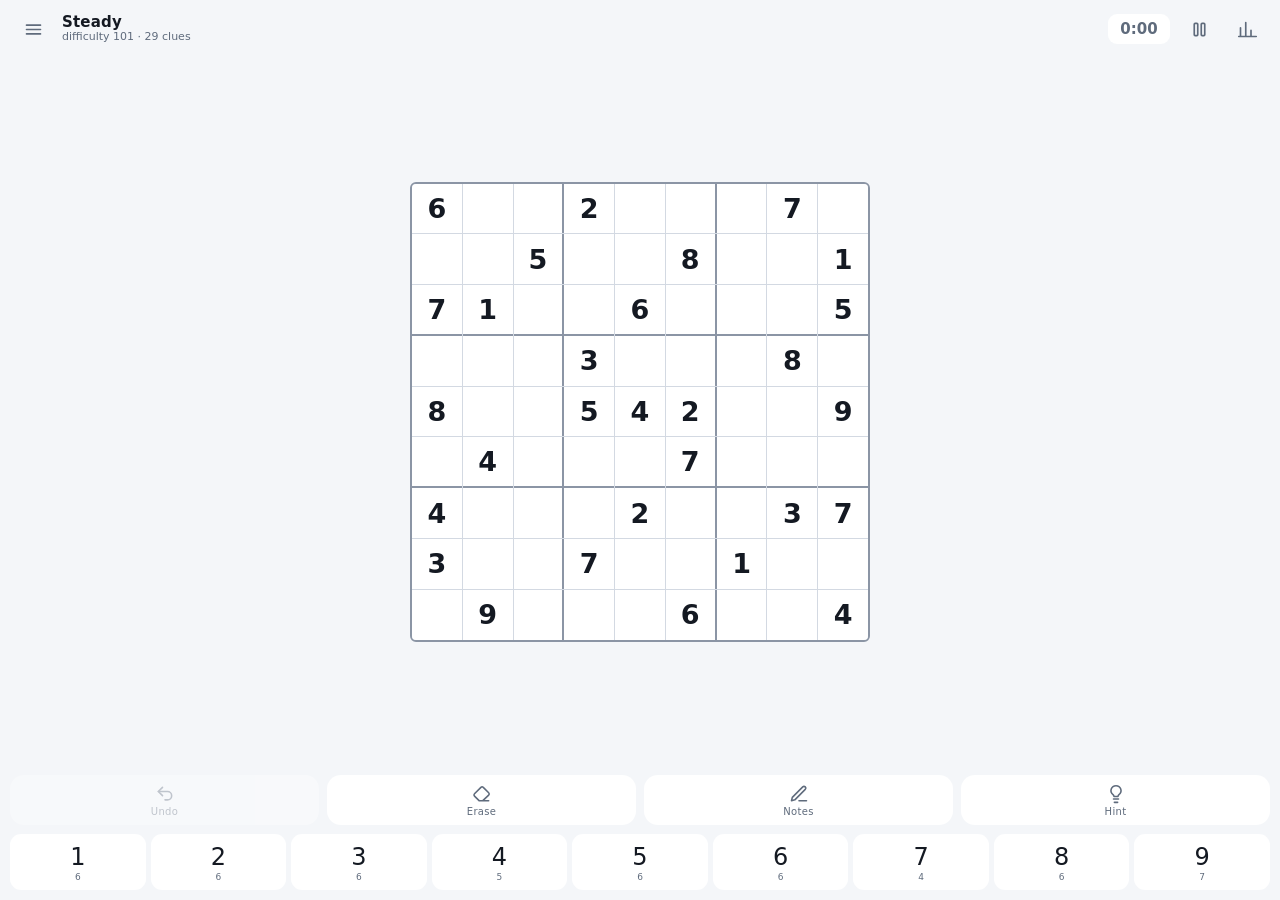
==== index.html @ c6c5eb81 "Sudoku PWA: offline sudoku with difficulty grading and solve tracking" ====
<!DOCTYPE html>
<html lang="en" data-theme="dark">
<head>
<meta charset="utf-8">
<title>Sudoku</title>
<meta name="viewport" content="width=device-width, initial-scale=1, maximum-scale=1, viewport-fit=cover, user-scalable=no">
<meta name="theme-color" content="#0e1013">
<meta name="apple-mobile-web-app-capable" content="yes">
<meta name="mobile-web-app-capable" content="yes">
<meta name="apple-mobile-web-app-status-bar-style" content="black-translucent">
<meta name="apple-mobile-web-app-title" content="Sudoku">
<meta name="referrer" content="no-referrer">
<meta name="robots" content="noindex, nofollow">
<link rel="apple-touch-icon" href="[data-uri]">
<link rel="icon" href="[data-uri]">
<link id="manifest" rel="manifest">
<style>/* ---------- theme ---------- */
:root {
  --bg: #0e1013;
  --surface: #161a20;
  --surface-2: #1e232b;
  --line: #2b323c;
  --line-strong: #4d5765;
  --text: #e7ebf1;
  --muted: #8d97a7;
  --given: #e7ebf1;
  --entered: #66b2ff;
  --note: #79849a;
  --sel-bg: #14314f;
  --peer-bg: #171d25;
  --same-bg: #1a2733;
  --bad: #ff6b6b;
  --good: #5ed19a;
  --accent: #66b2ff;
  --radius: 14px;
  --tap: rgba(255,255,255,.06);
}
:root[data-theme="light"] {
  --bg: #f4f6f9;
  --surface: #ffffff;
  --surface-2: #eef1f5;
  --line: #d3d9e2;
  --line-strong: #8b95a5;
  --text: #141922;
  --muted: #5f6b7c;
  --given: #141922;
  --entered: #1668cc;
  --note: #6b7686;
  --sel-bg: #cfe3fb;
  --peer-bg: #e8edf4;
  --same-bg: #dbe6f4;
  --bad: #d13b3b;
  --good: #17875a;
  --accent: #1668cc;
  --tap: rgba(0,0,0,.05);
}

* { box-sizing: border-box; -webkit-tap-highlight-color: transparent; touch-action: manipulation; }
html, body {
  margin: 0; padding: 0; height: 100%;
  background: var(--bg); color: var(--text);
  font-family: -apple-system, BlinkMacSystemFont, "SF Pro Text", "Segoe UI", system-ui, sans-serif;
  font-variant-numeric: tabular-nums;
  overscroll-behavior: none;
  -webkit-user-select: none; user-select: none;
  -webkit-text-size-adjust: 100%;
}
body { display: flex; flex-direction: column; }
button { font: inherit; color: inherit; background: none; border: 0; margin: 0; padding: 0; cursor: pointer; }

/* ---------- app shell ---------- */
#app {
  flex: 1; display: flex; flex-direction: column;
  padding: env(safe-area-inset-top) env(safe-area-inset-right) env(safe-area-inset-bottom) env(safe-area-inset-left);
  min-height: 0;
}

/* ---------- top bar ---------- */
.topbar {
  display: flex; align-items: center; gap: 10px;
  padding: 10px 14px 6px;
  flex: 0 0 auto;
}
.topbar .meta { display: flex; flex-direction: column; line-height: 1.15; min-width: 0; }
.topbar .band { font-size: 15px; font-weight: 620; letter-spacing: .2px; }
.topbar .sub { font-size: 11px; color: var(--muted); white-space: nowrap; overflow: hidden; text-overflow: ellipsis; }
.topbar .band { overflow: hidden; text-overflow: ellipsis; white-space: nowrap; }
.topbar .spacer { flex: 1; }
.iconbtn {
  width: 38px; height: 38px; border-radius: 10px;
  display: grid; place-items: center; color: var(--muted);
}
.iconbtn:active { background: var(--tap); }
.iconbtn svg { width: 21px; height: 21px; fill: none; stroke: currentColor; stroke-width: 1.9; stroke-linecap: round; stroke-linejoin: round; }
.timer {
  font-size: 15px; font-weight: 600; color: var(--muted);
  padding: 6px 10px; border-radius: 9px; background: var(--surface);
  min-width: 62px; text-align: center;
}
.timer.hidden-timer { visibility: hidden; }

/* ---------- board ---------- */
.boardwrap { flex: 1 1 auto; display: grid; place-items: center; min-height: 0; padding: 4px 12px; }
.board {
  width: min(100%, calc(100dvh - 300px), 460px);
  aspect-ratio: 1;
  display: grid;
  grid-template-columns: repeat(9, 1fr);
  grid-template-rows: repeat(9, 1fr);
  background: var(--line);
  gap: 1px;
  border: 2px solid var(--line-strong);
  border-radius: 6px;
  overflow: hidden;
  touch-action: manipulation;
}
.cell {
  position: relative;
  background: var(--surface);
  display: grid; place-items: center;
  font-size: clamp(17px, 5.2vw, 27px);
  font-weight: 480;
  color: var(--entered);
  line-height: 1;
}
.cell.given { color: var(--given); font-weight: 640; }
.cell.peer { background: var(--peer-bg); }
.cell.same { background: var(--same-bg); }
.cell.sel { background: var(--sel-bg); }
.cell.bad { color: var(--bad); }
.cell.bad.given { color: var(--bad); }
.cell.hintcell { box-shadow: inset 0 0 0 2px var(--good); }
/* 3x3 box separators */
.cell[data-c="2"], .cell[data-c="5"] { margin-right: -1px; border-right: 2px solid var(--line-strong); }
.cell[data-r="2"], .cell[data-r="5"] { margin-bottom: -1px; border-bottom: 2px solid var(--line-strong); }

.notes {
  position: absolute; inset: 4%;
  display: grid; grid-template-columns: repeat(3, 1fr); grid-template-rows: repeat(3, 1fr);
  font-size: clamp(7px, 2.05vw, 11px); font-weight: 500; color: var(--note);
  pointer-events: none;
}
.notes span { display: grid; place-items: center; }
.notes span.hi { color: var(--accent); font-weight: 700; }

/* ---------- controls ---------- */
.controls { flex: 0 0 auto; padding: 6px 10px 10px; }
.toolrow { display: grid; grid-template-columns: repeat(4, 1fr); gap: 8px; margin-bottom: 9px; }
.tool {
  height: 50px; border-radius: var(--radius); background: var(--surface);
  display: flex; flex-direction: column; align-items: center; justify-content: center; gap: 2px;
  color: var(--muted); font-size: 10px; letter-spacing: .3px;
  position: relative;
}
.tool svg { width: 20px; height: 20px; fill: none; stroke: currentColor; stroke-width: 1.9; stroke-linecap: round; stroke-linejoin: round; }
.tool:active { background: var(--surface-2); }
.tool.on { color: var(--bg); background: var(--accent); }
.tool.on .badge { background: var(--bg); color: var(--accent); }
.tool[disabled] { opacity: .35; }
.badge {
  position: absolute; top: 5px; right: 8px; font-size: 9px; font-weight: 700;
  background: var(--accent); color: var(--bg); border-radius: 8px; padding: 1px 5px;
}

.keypad { display: grid; grid-template-columns: repeat(9, 1fr); gap: 5px; }
.key {
  height: 56px; border-radius: 11px; background: var(--surface);
  display: flex; flex-direction: column; align-items: center; justify-content: center;
  font-size: 24px; font-weight: 520; color: var(--text);
}
.key:active { background: var(--accent); color: var(--bg); }
.key .left { font-size: 9px; color: var(--muted); margin-top: 1px; height: 10px; }
.key:active .left { color: var(--bg); }
.key.done { color: var(--muted); opacity: .38; }
.keypad.notemode .key { color: var(--note); font-size: 20px; }

/* ---------- sheets ---------- */
.sheet {
  position: fixed; inset: 0; z-index: 50;
  background: var(--bg);
  display: flex; flex-direction: column;
  padding: env(safe-area-inset-top) env(safe-area-inset-right) env(safe-area-inset-bottom) env(safe-area-inset-left);
  transform: translateY(100%); transition: transform .22s ease;
  overscroll-behavior: contain;
}
.sheet.open { transform: translateY(0); }
.sheet header {
  display: flex; align-items: center; gap: 10px; padding: 12px 14px;
  border-bottom: 1px solid var(--line); flex: 0 0 auto;
}
.sheet header h2 { margin: 0; font-size: 17px; font-weight: 640; flex: 1; }
.sheet .body { flex: 1; overflow-y: auto; -webkit-overflow-scrolling: touch; padding: 14px 14px 40px; }

.group { background: var(--surface); border-radius: var(--radius); overflow: hidden; margin-bottom: 16px; }
.group h3 {
  margin: 0; padding: 12px 14px 6px; font-size: 11px; font-weight: 700;
  letter-spacing: .8px; text-transform: uppercase; color: var(--muted);
}
.row {
  display: flex; align-items: center; gap: 12px; padding: 12px 14px;
  border-top: 1px solid var(--line);
}
.group h3 + .row { border-top: 0; }
.row .label { flex: 1; font-size: 14.5px; }
.row .label small { display: block; color: var(--muted); font-size: 11.5px; margin-top: 2px; line-height: 1.35; }
.row.tappable:active { background: var(--surface-2); }

.switch { width: 46px; height: 28px; border-radius: 14px; background: var(--line); position: relative; flex: 0 0 auto; transition: background .15s; }
.switch::after { content: ""; position: absolute; top: 3px; left: 3px; width: 22px; height: 22px; border-radius: 50%; background: #fff; transition: transform .15s; }
.switch.on { background: var(--accent); }
.switch.on::after { transform: translateX(18px); }

.seg { display: flex; background: var(--surface-2); border-radius: 10px; padding: 3px; gap: 3px; }
.seg button { flex: 1; padding: 7px 10px; border-radius: 8px; font-size: 12.5px; color: var(--muted); white-space: nowrap; }
.seg button.on { background: var(--accent); color: var(--bg); font-weight: 600; }

.bigbtn {
  display: block; width: 100%; padding: 15px; border-radius: var(--radius);
  background: var(--accent); color: var(--bg); font-size: 16px; font-weight: 640; text-align: center;
  margin-bottom: 10px;
}
.bigbtn.ghost { background: var(--surface); color: var(--text); }
.bigbtn:active { opacity: .8; }

/* ---------- stats ---------- */
.cards { display: grid; grid-template-columns: repeat(3, 1fr); gap: 8px; margin-bottom: 16px; }
.card { background: var(--surface); border-radius: var(--radius); padding: 13px 10px; text-align: center; }
.card .v { font-size: 23px; font-weight: 660; }
.card .k { font-size: 10.5px; color: var(--muted); margin-top: 3px; letter-spacing: .3px; }

table.stats { width: 100%; border-collapse: collapse; font-size: 13px; }
table.stats th { text-align: right; color: var(--muted); font-weight: 600; font-size: 10.5px; text-transform: uppercase; letter-spacing: .6px; padding: 10px 6px 8px; }
table.stats th:first-child, table.stats td:first-child { text-align: left; padding-left: 14px; }
table.stats th:last-child, table.stats td:last-child { padding-right: 14px; }
table.stats td { padding: 9px 6px; text-align: right; border-top: 1px solid var(--line); }
.trend.up { color: var(--good); }
.trend.down { color: var(--bad); }

.chartbox { background: var(--surface); border-radius: var(--radius); padding: 12px 6px 6px; margin-bottom: 16px; }
.chartbox svg { display: block; width: 100%; height: auto; }
.chart-note { font-size: 11.5px; color: var(--muted); padding: 4px 10px 6px; line-height: 1.4; }

.log { font-size: 12.5px; }
.log .entry { display: flex; gap: 10px; align-items: baseline; padding: 9px 14px; border-top: 1px solid var(--line); }
.log .entry .when { color: var(--muted); width: 92px; flex: 0 0 auto; font-size: 11.5px; }
.log .entry .b { flex: 1; }
.log .entry .t { font-weight: 620; }

textarea.exportbox {
  width: 100%; height: 160px; background: var(--surface-2); color: var(--text);
  border: 1px solid var(--line); border-radius: 10px; padding: 10px;
  font-family: ui-monospace, Menlo, monospace; font-size: 11px;
  -webkit-user-select: text; user-select: text;
}

/* ---------- toast / dialog ---------- */
.toast {
  position: fixed; left: 50%; bottom: calc(96px + env(safe-area-inset-bottom));
  transform: translate(-50%, 12px); z-index: 90;
  background: var(--surface-2); color: var(--text);
  padding: 11px 16px; border-radius: 12px; font-size: 13.5px;
  box-shadow: 0 8px 30px rgba(0,0,0,.45);
  opacity: 0; pointer-events: none; transition: opacity .18s, transform .18s;
  max-width: 84vw; text-align: center; line-height: 1.35;
}
.toast.show { opacity: 1; transform: translate(-50%, 0); }

.modal {
  position: fixed; inset: 0; z-index: 80; display: none;
  align-items: center; justify-content: center; padding: 22px;
  background: rgba(0,0,0,.55);
}
.modal.open { display: flex; }
.modal .panel {
  background: var(--surface); border-radius: 20px; padding: 22px 20px 16px;
  width: 100%; max-width: 380px; max-height: 88dvh; overflow-y: auto;
}
.modal h2 { margin: 0 0 4px; font-size: 21px; font-weight: 680; text-align: center; }
.modal .lead { text-align: center; color: var(--muted); font-size: 13px; margin-bottom: 16px; }
.resultgrid { display: grid; grid-template-columns: repeat(2, 1fr); gap: 8px; margin-bottom: 18px; }
.resultgrid div { background: var(--surface-2); border-radius: 11px; padding: 11px; text-align: center; }
.resultgrid .v { font-size: 19px; font-weight: 640; }
.resultgrid .k { font-size: 10.5px; color: var(--muted); margin-top: 2px; }
.rating { display: flex; gap: 7px; margin-bottom: 6px; }
.rating button { flex: 1; padding: 13px 0; border-radius: 11px; background: var(--surface-2); font-size: 17px; }
.rating button.on { background: var(--accent); color: var(--bg); font-weight: 700; }
.rating-labels { display: flex; justify-content: space-between; font-size: 10.5px; color: var(--muted); margin-bottom: 16px; padding: 0 2px; }

.paused-overlay {
  position: absolute; inset: 0; background: var(--bg);
  display: grid; place-items: center; border-radius: 6px; z-index: 5;
  font-size: 15px; color: var(--muted);
}
.hide { display: none !important; }
.spinner {
  width: 26px; height: 26px; border-radius: 50%;
  border: 3px solid var(--line); border-top-color: var(--accent);
  animation: spin .8s linear infinite; margin: 0 auto 10px;
}
@keyframes spin { to { transform: rotate(360deg); } }
</style>
</head>
<body>

<div id="app">
  <div class="topbar">
    <button class="iconbtn" id="btnMenu" aria-label="Menu">
      <svg viewBox="0 0 24 24"><path d="M4 7h16M4 12h16M4 17h16"/></svg>
    </button>
    <div class="meta">
      <div class="band" id="mBand">Sudoku</div>
      <div class="sub" id="mSub">&nbsp;</div>
    </div>
    <div class="spacer"></div>
    <div class="timer" id="mTimer">0:00</div>
    <button class="iconbtn" id="btnPause" aria-label="Pause"><svg viewBox="0 0 24 24" id="pauseIcon"></svg></button>
    <button class="iconbtn" id="btnStats" aria-label="Statistics">
      <svg viewBox="0 0 24 24"><path d="M4 20V10M10 20V4M16 20v-7M22 20H2"/></svg>
    </button>
  </div>

  <div class="boardwrap">
    <div style="position:relative;width:min(100%,calc(100dvh - 300px),460px);aspect-ratio:1">
      <div class="board" id="board"></div>
      <div class="paused-overlay hide" id="pausedOverlay">Paused — tap to resume</div>
    </div>
  </div>

  <div class="controls">
    <div class="toolrow">
      <button class="tool" id="btnUndo"><svg viewBox="0 0 24 24"><path d="M9 14L4 9l5-5"/><path d="M4 9h11a5 5 0 0 1 0 10h-3"/></svg>Undo</button>
      <button class="tool" id="btnErase"><svg viewBox="0 0 24 24"><path d="M20 20H8.5L3 14.5a2 2 0 0 1 0-2.8l7.7-7.7a2 2 0 0 1 2.8 0l6.5 6.5a2 2 0 0 1 0 2.8L13 20"/></svg>Erase</button>
      <button class="tool" id="btnNotes"><svg viewBox="0 0 24 24"><path d="M12 20h9"/><path d="M16.5 3.5a2.1 2.1 0 0 1 3 3L7 19l-4 1 1-4z"/></svg>Notes</button>
      <button class="tool" id="btnHint"><svg viewBox="0 0 24 24"><path d="M9 18h6M10 22h4"/><path d="M12 2a6 6 0 0 0-3.6 10.8c.6.5 1.1 1.4 1.2 2.2h4.8c.1-.8.6-1.7 1.2-2.2A6 6 0 0 0 12 2z"/></svg>Hint</button>
    </div>
    <div class="keypad" id="keypad"></div>
  </div>
</div>

<!-- ============ menu ============ -->
<div class="sheet" id="sheetMenu">
  <header>
    <h2>Menu</h2>
    <button class="iconbtn" id="closeMenu" aria-label="Close"><svg viewBox="0 0 24 24"><path d="M18 6L6 18M6 6l12 12"/></svg></button>
  </header>
  <div class="body">
    <div class="group">
      <h3>New puzzle</h3>
      <div class="row" style="flex-direction:column;align-items:stretch;gap:9px">
        <div class="seg" id="bandPick" style="flex-wrap:wrap">
          <button data-v="gentle">Gentle</button>
          <button data-v="steady">Steady</button>
          <button data-v="tough">Tough</button>
          <button data-v="fiendish">Fiendish</button>
        </div>
        <div style="font-size:11.5px;color:var(--muted);line-height:1.45">
          Gentle needs only singles. Steady adds locked candidates and pairs. Tough needs triples,
          X-wings and XY-wings. Fiendish needs XYZ-wings, swordfish or colouring.
          Every puzzle is graded by the techniques required to solve it and only released if its
          score lands inside a narrow window — so your times are comparable within a band.
        </div>
      </div>
    </div>
    <button class="bigbtn" id="btnStart">Start new puzzle</button>
    <button class="bigbtn ghost" id="btnResume">Back to current puzzle</button>

    <div class="group">
      <h3>Board</h3>
      <div class="row tappable"><div class="label">Highlight row, column and box<small>Shades every square that shares a unit with the selected one. Off by default.</small></div><div class="switch" id="swPeers"></div></div>
      <div class="row tappable"><div class="label">Highlight matching digits<small>Shades other squares holding the same number as the selected one.</small></div><div class="switch" id="swSame"></div></div>
      <div class="row tappable"><div class="label">Emphasise digit in notes<small>Bolds the selected digit wherever it appears in pencil marks.</small></div><div class="switch" id="swNoteHi"></div></div>
      <div class="row"><div class="label">Show mistakes<small>Conflicts flags repeats in a row, column or box. Against solution flags any wrong digit immediately.</small></div></div>
      <div class="row"><div class="seg" id="segMistakes" style="flex:1"><button data-v="off">Off</button><button data-v="conflicts">Conflicts</button><button data-v="solution">Solution</button></div></div>
    </div>

    <div class="group">
      <h3>Assistance</h3>
      <div class="row tappable"><div class="label">Auto candidate marks<small>Fills every square's pencil marks for you and keeps them current. Disables hand-written notes.</small></div><div class="switch" id="swAutoC"></div></div>
      <div class="row tappable"><div class="label">Clear notes when placing<small>Placing a digit removes it from the pencil marks of its row, column and box.</small></div><div class="switch" id="swClearNotes"></div></div>
    </div>

    <div class="group">
      <h3>Session</h3>
      <div class="row tappable"><div class="label">Show timer<small>The clock keeps running either way — this only hides the display.</small></div><div class="switch" id="swTimer"></div></div>
      <div class="row tappable"><div class="label">Pause when app is hidden<small>Stops the clock when you switch away, so an interruption doesn't skew the log.</small></div><div class="switch" id="swAutoPause"></div></div>
      <div class="row tappable"><div class="label">Haptics<small>Short buzz on a wrong digit and on completion.</small></div><div class="switch" id="swHaptics"></div></div>
      <div class="row tappable"><div class="label">Ask how it felt after a solve<small>One tap, 1–5. Stored with the solve and exported alongside it.</small></div><div class="switch" id="swCheckin"></div></div>
      <div class="row tappable"><div class="label">Symmetric clue layout<small>Rotationally symmetric givens. Turning this off widens the pool of puzzles slightly.</small></div><div class="switch" id="swSym"></div></div>
    </div>

    <div class="group">
      <h3>Appearance</h3>
      <div class="row"><div class="seg" id="segTheme" style="flex:1"><button data-v="auto">Auto</button><button data-v="dark">Dark</button><button data-v="light">Light</button></div></div>
    </div>

    <div class="group">
      <h3>About</h3>
      <div class="row"><div class="label" style="font-size:12.5px;line-height:1.5;color:var(--muted)">
        This app makes no network requests of any kind. There is no analytics, no crash reporting,
        no remote config, no fonts or scripts loaded from anywhere. Puzzles are generated on your
        device; your history is stored in this browser's local storage and nowhere else.
        Delete the app or clear site data and it is gone. Export your log any time from Stats.
      </div></div>
    </div>
  </div>
</div>

<!-- ============ stats ============ -->
<div class="sheet" id="sheetStats">
  <header>
    <h2>Progress</h2>
    <button class="iconbtn" id="closeStats" aria-label="Close"><svg viewBox="0 0 24 24"><path d="M18 6L6 18M6 6l12 12"/></svg></button>
  </header>
  <div class="body">
    <div class="cards">
      <div class="card"><div class="v" id="sTotal">0</div><div class="k">SOLVED</div></div>
      <div class="card"><div class="v" id="sStreak">0</div><div class="k">DAY STREAK</div></div>
      <div class="card"><div class="v" id="sToday">0</div><div class="k">TODAY</div></div>
    </div>

    <div class="seg" id="chartPick" style="margin-bottom:10px">
      <button data-v="all" class="on">Pace</button>
      <button data-v="gentle">Gentle</button>
      <button data-v="steady">Steady</button>
      <button data-v="tough">Tough</button>
      <button data-v="fiendish">Fiendish</button>
    </div>
    <div class="chartbox">
      <div id="chart"></div>
      <div class="chart-note" id="chartNote"></div>
    </div>

    <div class="group"><table class="stats" id="statTable"></table></div>

    <div class="group">
      <h3>Recent solves</h3>
      <div class="log" id="log"></div>
    </div>

    <div class="group">
      <h3>Your data</h3>
      <div class="row" style="flex-direction:column;align-items:stretch;gap:9px">
        <div class="seg">
          <button id="btnCSV">Export CSV</button>
          <button id="btnJSON">Export JSON</button>
          <button id="btnCopy">Copy</button>
          <button id="btnImport">Import</button>
        </div>
        <textarea class="exportbox hide" id="exportBox" spellcheck="false" placeholder="Exported data appears here. Paste a JSON export in and tap Import to merge it."></textarea>
        <div style="font-size:11.5px;color:var(--muted);line-height:1.45">
          CSV columns include the difficulty score and pace (seconds per point), so a spreadsheet
          can compare sessions across bands. Import merges by timestamp and never duplicates.
        </div>
      </div>
    </div>
    <button class="bigbtn ghost" id="btnWipe" style="color:var(--bad)">Erase all history</button>
  </div>
</div>

<!-- ============ result ============ -->
<div class="modal" id="modalDone">
  <div class="panel">
    <h2>Solved</h2>
    <div class="lead" id="rLead"></div>
    <div class="resultgrid">
      <div><div class="v" id="rTime">—</div><div class="k">TIME</div></div>
      <div><div class="v" id="rPace">—</div><div class="k">PER DIFFICULTY POINT</div></div>
      <div><div class="v" id="rErr">0</div><div class="k">WRONG ENTRIES</div></div>
      <div><div class="v" id="rHint">0</div><div class="k">HINTS</div></div>
    </div>
    <div class="lead" id="rBest" style="margin-top:-8px"></div>
    <div id="checkinBlock">
      <div class="lead" style="margin-bottom:8px">How did that feel?</div>
      <div class="rating" id="rating">
        <button data-v="1">1</button><button data-v="2">2</button><button data-v="3">3</button><button data-v="4">4</button><button data-v="5">5</button>
      </div>
      <div class="rating-labels"><span>foggy</span><span>sharp</span></div>
    </div>
    <button class="bigbtn" id="doneNew">Another one</button>
    <button class="bigbtn ghost" id="doneStats">See progress</button>
  </div>
</div>

<div class="modal" id="modalBusy">
  <div class="panel" style="text-align:center;max-width:260px">
    <div class="spinner"></div>
    <div style="font-size:13.5px;color:var(--muted)">Building a puzzle in that band…</div>
  </div>
</div>

<div class="toast" id="toast"></div>

<script id="engine-src">/* ============================================================
   sudoku engine — generator, human-technique solver, grader
   pure JS, no deps. usable in a worker or node.
   grid: Int8Array(81), 0 = empty, 1..9 = digit
   cands: Uint16Array(81), bit (d-1) set = digit d possible
   ============================================================ */
(function (root) {
  'use strict';

  // ---------- geometry ----------
  const ROW = new Int8Array(81), COL = new Int8Array(81), BOX = new Int8Array(81);
  for (let i = 0; i < 81; i++) {
    ROW[i] = (i / 9) | 0;
    COL[i] = i % 9;
    BOX[i] = ((ROW[i] / 3) | 0) * 3 + ((COL[i] / 3) | 0);
  }
  // 27 units: 0-8 rows, 9-17 cols, 18-26 boxes
  const UNITS = [];
  for (let r = 0; r < 9; r++) { const u = []; for (let c = 0; c < 9; c++) u.push(r * 9 + c); UNITS.push(u); }
  for (let c = 0; c < 9; c++) { const u = []; for (let r = 0; r < 9; r++) u.push(r * 9 + c); UNITS.push(u); }
  for (let b = 0; b < 9; b++) {
    const u = [], br = ((b / 3) | 0) * 3, bc = (b % 3) * 3;
    for (let r = 0; r < 3; r++) for (let c = 0; c < 3; c++) u.push((br + r) * 9 + bc + c);
    UNITS.push(u);
  }
  const UNITS_OF = [];   // cell -> [rowUnit, colUnit, boxUnit]
  for (let i = 0; i < 81; i++) UNITS_OF.push([ROW[i], 9 + COL[i], 18 + BOX[i]]);
  const PEERS = [];      // cell -> 20 peers
  const PEERMASK = [];   // cell -> Set-like Uint8Array(81)
  for (let i = 0; i < 81; i++) {
    const s = new Set();
    for (const u of UNITS_OF[i]) for (const j of UNITS[u]) if (j !== i) s.add(j);
    PEERS.push(Array.from(s));
    const m = new Uint8Array(81); for (const j of s) m[j] = 1; PEERMASK.push(m);
  }
  const sees = (a, b) => a !== b && PEERMASK[a][b] === 1;

  // ---------- bit helpers ----------
  const BIT = new Uint16Array(10);
  for (let d = 1; d <= 9; d++) BIT[d] = 1 << (d - 1);
  const ALL = 0x1ff;
  const POPCNT = new Uint8Array(512);
  for (let m = 0; m < 512; m++) POPCNT[m] = (m & 1) + POPCNT[m >> 1];
  function bitsOf(mask) { const out = []; for (let d = 1; d <= 9; d++) if (mask & BIT[d]) out.push(d); return out; }
  function lowestDigit(mask) { for (let d = 1; d <= 9; d++) if (mask & BIT[d]) return d; return 0; }

  // ---------- rng (seedable, so puzzles are reproducible) ----------
  function mulberry32(a) {
    return function () {
      a |= 0; a = (a + 0x6D2B79F5) | 0;
      let t = Math.imul(a ^ (a >>> 15), 1 | a);
      t = (t + Math.imul(t ^ (t >>> 7), 61 | t)) ^ t;
      return ((t ^ (t >>> 14)) >>> 0) / 4294967296;
    };
  }
  function shuffle(arr, rnd) {
    for (let i = arr.length - 1; i > 0; i--) {
      const j = (rnd() * (i + 1)) | 0;
      const t = arr[i]; arr[i] = arr[j]; arr[j] = t;
    }
    return arr;
  }

  // ---------- candidates ----------
  function computeCands(grid) {
    const c = new Uint16Array(81);
    for (let i = 0; i < 81; i++) {
      if (grid[i]) { c[i] = 0; continue; }
      let m = ALL;
      const p = PEERS[i];
      for (let k = 0; k < 20; k++) { const g = grid[p[k]]; if (g) m &= ~BIT[g]; }
      c[i] = m;
    }
    return c;
  }
  function place(grid, cands, i, d) {
    grid[i] = d; cands[i] = 0;
    const p = PEERS[i], nb = ~BIT[d];
    for (let k = 0; k < 20; k++) cands[p[k]] &= nb;
  }

  /* ---------- brute-force core ----------
     allocation-free: row/col/box masks with undo, MRV cell selection.
     `_g` is the shared working grid.
  */
  const _g = new Int8Array(81);
  const _rm = new Uint16Array(9), _cm = new Uint16Array(9), _bm = new Uint16Array(9);

  function loadMasks(grid) {
    _g.set(grid);
    _rm.fill(0); _cm.fill(0); _bm.fill(0);
    for (let i = 0; i < 81; i++) {
      const d = _g[i];
      if (!d) continue;
      const b = BIT[d];
      _rm[ROW[i]] |= b; _cm[COL[i]] |= b; _bm[BOX[i]] |= b;
    }
  }
  function pickMRV() {
    let best = -1, bestN = 10, bestMask = 0;
    for (let i = 0; i < 81; i++) {
      if (_g[i]) continue;
      const m = ALL & ~(_rm[ROW[i]] | _cm[COL[i]] | _bm[BOX[i]]);
      const n = POPCNT[m];
      if (n === 0) return { cell: -2, mask: 0 };      // dead end
      if (n < bestN) { bestN = n; best = i; bestMask = m; if (n === 1) break; }
    }
    return { cell: best, mask: bestMask };            // -1 = solved
  }
  function setCell(i, d) {
    const b = BIT[d];
    _g[i] = d; _rm[ROW[i]] |= b; _cm[COL[i]] |= b; _bm[BOX[i]] |= b;
  }
  function clearCell(i, d) {
    const nb = ~BIT[d];
    _g[i] = 0; _rm[ROW[i]] &= nb; _cm[COL[i]] &= nb; _bm[BOX[i]] &= nb;
  }

  function countSolutions(grid, limit) {
    limit = limit || 2;
    loadMasks(grid);
    let found = 0;
    (function rec() {
      const { cell, mask } = pickMRV();
      if (cell === -2) return;
      if (cell === -1) { found++; return; }
      for (let d = 1; d <= 9; d++) {
        if (!(mask & BIT[d])) continue;
        setCell(cell, d);
        rec();
        clearCell(cell, d);
        if (found >= limit) return;
      }
    })();
    return found;
  }

  function solveOne(grid, rnd) {
    loadMasks(grid);
    let ok = false;
    (function rec() {
      const { cell, mask } = pickMRV();
      if (cell === -2) return;
      if (cell === -1) { ok = true; return; }
      let ds = bitsOf(mask);
      if (rnd) ds = shuffle(ds, rnd);
      for (const d of ds) {
        setCell(cell, d);
        rec();
        if (ok) return;
        clearCell(cell, d);
      }
    })();
    return ok ? Int8Array.from(_g) : null;
  }

  // ---------- full grid generator ----------
  function randomFullGrid(rnd) {
    return solveOne(new Int8Array(81), rnd);
  }

  /* ============================================================
     human techniques
     each returns null, or {cost, name, placed?, elims?}
     they mutate grid/cands when applied
     ============================================================ */

  const T = {};

  T.nakedSingle = function (g, c) {
    for (let i = 0; i < 81; i++) {
      if (g[i]) continue;
      if (POPCNT[c[i]] === 1) { place(g, c, i, lowestDigit(c[i])); return { cost: 1, name: 'naked single' }; }
    }
    return null;
  };

  T.hiddenSingle = function (g, c) {
    for (let u = 0; u < 27; u++) {
      const cells = UNITS[u];
      for (let d = 1; d <= 9; d++) {
        const b = BIT[d];
        let spot = -1, n = 0, filled = false;
        for (let k = 0; k < 9; k++) {
          const i = cells[k];
          if (g[i] === d) { filled = true; break; }
          if (c[i] & b) { n++; spot = i; if (n > 1) break; }
        }
        if (!filled && n === 1) { place(g, c, spot, d); return { cost: 2, name: 'hidden single' }; }
      }
    }
    return null;
  };

  // locked candidates: pointing (box -> line) and claiming (line -> box)
  T.lockedCandidates = function (g, c) {
    // pointing
    for (let b = 18; b < 27; b++) {
      const cells = UNITS[b];
      for (let d = 1; d <= 9; d++) {
        const bit = BIT[d];
        const spots = [];
        for (const i of cells) if (c[i] & bit) spots.push(i);
        if (spots.length < 2) continue;
        const r = ROW[spots[0]], col = COL[spots[0]];
        const sameRow = spots.every(i => ROW[i] === r);
        const sameCol = spots.every(i => COL[i] === col);
        if (sameRow) {
          let n = 0;
          for (const i of UNITS[r]) if (BOX[i] !== BOX[spots[0]] && (c[i] & bit)) { c[i] &= ~bit; n++; }
          if (n) return { cost: 4, name: 'pointing pair' };
        }
        if (sameCol) {
          let n = 0;
          for (const i of UNITS[9 + col]) if (BOX[i] !== BOX[spots[0]] && (c[i] & bit)) { c[i] &= ~bit; n++; }
          if (n) return { cost: 4, name: 'pointing pair' };
        }
      }
    }
    // claiming
    for (let u = 0; u < 18; u++) {
      const cells = UNITS[u];
      for (let d = 1; d <= 9; d++) {
        const bit = BIT[d];
        const spots = [];
        for (const i of cells) if (c[i] & bit) spots.push(i);
        if (spots.length < 2) continue;
        const bx = BOX[spots[0]];
        if (!spots.every(i => BOX[i] === bx)) continue;
        let n = 0;
        for (const i of UNITS[18 + bx]) {
          if (cells.indexOf(i) === -1 && (c[i] & bit)) { c[i] &= ~bit; n++; }
        }
        if (n) return { cost: 4, name: 'claiming' };
      }
    }
    return null;
  };

  function nakedSubset(g, c, k, cost, name) {
    for (let u = 0; u < 27; u++) {
      const cells = UNITS[u].filter(i => !g[i] && POPCNT[c[i]] >= 2 && POPCNT[c[i]] <= k);
      const L = cells.length;
      if (L <= k) continue;
      const idx = new Array(k).fill(0).map((_, t) => t);
      const rec = (start, depth, mask, chosen) => {
        if (depth === k) {
          if (POPCNT[mask] !== k) return null;
          let n = 0;
          for (const i of UNITS[u]) {
            if (chosen.indexOf(i) !== -1 || g[i]) continue;
            if (c[i] & mask) { c[i] &= ~mask; n++; }
          }
          return n ? { cost, name } : null;
        }
        for (let t = start; t < L; t++) {
          const nm = mask | c[cells[t]];
          if (POPCNT[nm] > k) continue;
          chosen.push(cells[t]);
          const r = rec(t + 1, depth + 1, nm, chosen);
          chosen.pop();
          if (r) return r;
        }
        return null;
      };
      void idx;
      const r = rec(0, 0, 0, []);
      if (r) return r;
    }
    return null;
  }

  function hiddenSubset(g, c, k, cost, name) {
    for (let u = 0; u < 27; u++) {
      const cells = UNITS[u];
      const digits = [];
      const posOf = {};
      for (let d = 1; d <= 9; d++) {
        const bit = BIT[d];
        let placed = false, mask = 0;
        for (let t = 0; t < 9; t++) {
          const i = cells[t];
          if (g[i] === d) { placed = true; break; }
          if (c[i] & bit) mask |= 1 << t;
        }
        if (placed) continue;
        const n = POPCNT[mask];
        if (n >= 2 && n <= k) { digits.push(d); posOf[d] = mask; }
      }
      const L = digits.length;
      if (L < k) continue;
      const rec = (start, depth, posMask, dMask) => {
        if (depth === k) {
          if (POPCNT[posMask] !== k) return null;
          let n = 0;
          for (let t = 0; t < 9; t++) {
            if (!(posMask & (1 << t))) continue;
            const i = cells[t];
            const keep = c[i] & dMask;
            if (c[i] !== keep) { c[i] = keep; n++; }
          }
          return n ? { cost, name } : null;
        }
        for (let t = start; t < L; t++) {
          const nm = posMask | posOf[digits[t]];
          if (POPCNT[nm] > k) continue;
          const r = rec(t + 1, depth + 1, nm, dMask | BIT[digits[t]]);
          if (r) return r;
        }
        return null;
      };
      const r = rec(0, 0, 0, 0);
      if (r) return r;
    }
    return null;
  }

  T.nakedPair = (g, c) => nakedSubset(g, c, 2, 5, 'naked pair');
  T.hiddenPair = (g, c) => hiddenSubset(g, c, 2, 6, 'hidden pair');
  T.nakedTriple = (g, c) => nakedSubset(g, c, 3, 8, 'naked triple');
  T.hiddenTriple = (g, c) => hiddenSubset(g, c, 3, 10, 'hidden triple');
  T.nakedQuad = (g, c) => nakedSubset(g, c, 4, 12, 'naked quad');

  // basic fish: X-Wing (n=2), Swordfish (n=3), Jellyfish (n=4)
  function fish(g, c, n, cost, name) {
    for (let d = 1; d <= 9; d++) {
      const bit = BIT[d];
      for (let dir = 0; dir < 2; dir++) {          // 0: rows as base, 1: cols as base
        const lines = [];
        for (let a = 0; a < 9; a++) {
          let mask = 0, cnt = 0;
          for (let b = 0; b < 9; b++) {
            const i = dir === 0 ? a * 9 + b : b * 9 + a;
            if (g[i] === d) { cnt = 99; break; }
            if (c[i] & bit) { mask |= 1 << b; cnt++; }
          }
          if (cnt >= 2 && cnt <= n) lines.push({ a, mask });
        }
        const L = lines.length;
        if (L < n) continue;
        const rec = (start, depth, mask, chosen) => {
          if (depth === n) {
            if (POPCNT[mask] !== n) return null;
            let elim = 0;
            for (let b = 0; b < 9; b++) {
              if (!(mask & (1 << b))) continue;
              for (let a = 0; a < 9; a++) {
                if (chosen.indexOf(a) !== -1) continue;
                const i = dir === 0 ? a * 9 + b : b * 9 + a;
                if (c[i] & bit) { c[i] &= ~bit; elim++; }
              }
            }
            return elim ? { cost, name } : null;
          }
          for (let t = start; t < L; t++) {
            const nm = mask | lines[t].mask;
            if (POPCNT[nm] > n) continue;
            chosen.push(lines[t].a);
            const r = rec(t + 1, depth + 1, nm, chosen);
            chosen.pop();
            if (r) return r;
          }
          return null;
        };
        const r = rec(0, 0, 0, []);
        if (r) return r;
      }
    }
    return null;
  }

  T.xWing = (g, c) => fish(g, c, 2, 14, 'X-wing');
  T.swordfish = (g, c) => fish(g, c, 3, 18, 'swordfish');
  T.jellyfish = (g, c) => fish(g, c, 4, 22, 'jellyfish');

  T.xyWing = function (g, c) {
    const bi = [];
    for (let i = 0; i < 81; i++) if (!g[i] && POPCNT[c[i]] === 2) bi.push(i);
    for (const p of bi) {
      const [a, b] = bitsOf(c[p]);
      for (const q of bi) {
        if (q === p || !sees(p, q)) continue;
        for (const r of bi) {
          if (r === p || r === q || !sees(p, r)) continue;
          const cq = c[q], cr = c[r];
          // q = {a,x}, r = {b,x}
          let x = 0;
          if ((cq & BIT[a]) && (cr & BIT[b])) {
            const xq = cq & ~BIT[a], xr = cr & ~BIT[b];
            if (xq === xr && xq !== BIT[b] && xq !== BIT[a]) x = lowestDigit(xq);
          }
          if (!x) continue;
          const bit = BIT[x];
          let elim = 0;
          for (let i = 0; i < 81; i++) {
            if (g[i] || i === p || i === q || i === r) continue;
            if (sees(i, q) && sees(i, r) && (c[i] & bit)) { c[i] &= ~bit; elim++; }
          }
          if (elim) return { cost: 16, name: 'XY-wing' };
        }
      }
    }
    return null;
  };

  T.xyzWing = function (g, c) {
    for (let p = 0; p < 81; p++) {
      if (g[p] || POPCNT[c[p]] !== 3) continue;
      const ds = bitsOf(c[p]);
      const pool = PEERS[p].filter(i => !g[i] && POPCNT[c[i]] === 2 && (c[i] & c[p]) === c[i]);
      for (let a = 0; a < pool.length; a++) {
        for (let b = a + 1; b < pool.length; b++) {
          const q = pool[a], r = pool[b];
          if ((c[q] | c[r]) !== c[p]) continue;
          const shared = c[q] & c[r];
          if (POPCNT[shared] !== 1) continue;
          const x = lowestDigit(shared), bit = BIT[x];
          let elim = 0;
          for (let i = 0; i < 81; i++) {
            if (g[i] || i === p || i === q || i === r) continue;
            if (sees(i, p) && sees(i, q) && sees(i, r) && (c[i] & bit)) { c[i] &= ~bit; elim++; }
          }
          if (elim) return { cost: 17, name: 'XYZ-wing' };
        }
      }
      void ds;
    }
    return null;
  };

  // simple colouring on conjugate pairs
  T.coloring = function (g, c) {
    for (let d = 1; d <= 9; d++) {
      const bit = BIT[d];
      // build conjugate-pair graph
      const adj = new Map();
      const addEdge = (i, j) => {
        if (!adj.has(i)) adj.set(i, []);
        if (!adj.has(j)) adj.set(j, []);
        adj.get(i).push(j); adj.get(j).push(i);
      };
      for (let u = 0; u < 27; u++) {
        const spots = [];
        let placed = false;
        for (const i of UNITS[u]) { if (g[i] === d) { placed = true; break; } if (c[i] & bit) spots.push(i); }
        if (!placed && spots.length === 2) addEdge(spots[0], spots[1]);
      }
      if (!adj.size) continue;
      const color = new Map();
      for (const start of adj.keys()) {
        if (color.has(start)) continue;
        const comp = [];
        color.set(start, 0); comp.push(start);
        const stack = [start];
        while (stack.length) {
          const i = stack.pop();
          for (const j of adj.get(i)) {
            if (!color.has(j)) { color.set(j, 1 - color.get(i)); comp.push(j); stack.push(j); }
          }
        }
        if (comp.length < 4) continue;
        const A = comp.filter(i => color.get(i) === 0);
        const B = comp.filter(i => color.get(i) === 1);
        // rule 2: two same-colour cells in one unit -> that colour is all false
        for (const set of [A, B]) {
          for (let x = 0; x < set.length; x++) for (let y = x + 1; y < set.length; y++) {
            if (sees(set[x], set[y])) {
              let elim = 0;
              for (const i of set) if (c[i] & bit) { c[i] &= ~bit; elim++; }
              if (elim) return { cost: 20, name: 'colouring' };
            }
          }
        }
        // rule 4: a cell seeing both colours can't be d
        let elim = 0;
        for (let i = 0; i < 81; i++) {
          if (g[i] || !(c[i] & bit) || color.has(i)) continue;
          const seesA = A.some(j => sees(i, j));
          const seesB = B.some(j => sees(i, j));
          if (seesA && seesB) { c[i] &= ~bit; elim++; }
        }
        if (elim) return { cost: 20, name: 'colouring' };
      }
    }
    return null;
  };

  const LADDER = [
    T.nakedSingle, T.hiddenSingle,
    T.lockedCandidates,
    T.nakedPair, T.hiddenPair,
    T.nakedTriple, T.hiddenTriple, T.nakedQuad,
    T.xWing, T.xyWing, T.xyzWing,
    T.swordfish, T.coloring, T.jellyfish
  ];

  /* ---------- grader ----------
     solves with human techniques only.
     returns {solved, hardest, hardestName, total, moves, counts}
     `total` is the effort score used for consistency banding.
  */
  function grade(puzzle) {
    const g = Int8Array.from(puzzle);
    const c = computeCands(g);
    let hardest = 0, hardestName = 'given', total = 0, moves = 0;
    const counts = Object.create(null);
    let guard = 0;
    while (guard++ < 2000) {
      let empty = 0;
      for (let i = 0; i < 81; i++) if (!g[i]) empty++;
      if (empty === 0) break;
      let step = null;
      for (const t of LADDER) { step = t(g, c); if (step) break; }
      if (!step) return { solved: false, hardest: 99, hardestName: 'beyond', total: 9999, moves, counts };
      total += step.cost;
      moves++;
      counts[step.name] = (counts[step.name] || 0) + 1;
      if (step.cost > hardest) { hardest = step.cost; hardestName = step.name; }
    }
    for (let i = 0; i < 81; i++) if (!g[i]) return { solved: false, hardest: 99, hardestName: 'beyond', total: 9999, moves, counts };
    return { solved: true, hardest, hardestName, total, moves, counts };
  }

  /* ---------- difficulty bands ----------
     hardest = cost of the hardest technique needed.
     total   = summed effort; keeps puzzles inside a band comparable.
  */
  const BANDS = {
    gentle:    { label: 'Gentle',    hardest: [1, 2],   total: [64, 72] },
    steady:    { label: 'Steady',    hardest: [4, 6],   total: [89, 103] },
    tough:     { label: 'Tough',     hardest: [8, 16],  total: [118, 138] },
    fiendish:  { label: 'Fiendish',  hardest: [17, 30], total: [148, 176] }
  };
  const BAND_ORDER = ['gentle', 'steady', 'tough', 'fiendish'];

  function bandOf(res) {
    if (!res.solved) return null;
    for (const k of BAND_ORDER) {
      const b = BANDS[k];
      if (res.hardest >= b.hardest[0] && res.hardest <= b.hardest[1]) return k;
    }
    return null;
  }

  /* ---------- digging ---------- */
  function dig(full, rnd, opts) {
    opts = opts || {};
    const symmetric = opts.symmetric !== false;
    const minClues = opts.minClues || 22;
    const g = Int8Array.from(full);
    const order = shuffle(Array.from({ length: 81 }, (_, i) => i), rnd);
    let clues = 81;
    for (const i of order) {
      if (clues <= minClues) break;
      const partner = 80 - i;
      const cells = symmetric && partner !== i ? [i, partner] : [i];
      if (cells.some(x => !g[x])) continue;
      if (clues - cells.length < minClues) continue;
      const saved = cells.map(x => g[x]);
      cells.forEach(x => { g[x] = 0; });
      if (countSolutions(g, 2) !== 1) {
        cells.forEach((x, k) => { g[x] = saved[k]; });
      } else {
        clues -= cells.length;
      }
    }
    return g;
  }

  /* ---------- generate a puzzle in a target band ---------- */
  function generate(bandKey, seed, opts) {
    opts = opts || {};
    const band = BANDS[bandKey] || BANDS.steady;
    const rnd = mulberry32(seed >>> 0);
    const budgetMs = opts.budgetMs || 8000;
    const t0 = Date.now();
    let fallback = null;

    for (let attempt = 0; attempt < 400; attempt++) {
      const full = randomFullGrid(rnd);
      const minClues = bandKey === 'gentle' ? 32 : bandKey === 'steady' ? 28 : 23;
      let puz = dig(full, rnd, { symmetric: opts.symmetric !== false, minClues });
      let res = grade(puz);

      // too hard (or unsolvable by logic): hand back clues until it lands
      let addBack = 0;
      while ((!res.solved || rankOf(res) > BAND_ORDER.indexOf(bandKey)) && addBack < 24) {
        const holes = [];
        for (let i = 0; i < 81; i++) if (!puz[i]) holes.push(i);
        if (!holes.length) break;
        const pick = holes[(rnd() * holes.length) | 0];
        puz[pick] = full[pick];
        addBack++;
        res = grade(puz);
      }

      if (res.solved) {
        const k = bandOf(res);
        if (k === bandKey) {
          if (res.total >= band.total[0] && res.total <= band.total[1]) {
            return finish(puz, full, res, bandKey, seed);
          }
          if (!fallback) fallback = { puz: Int8Array.from(puz), res };
          else {
            // keep whichever is closer to the band's centre
            const mid = (band.total[0] + band.total[1]) / 2;
            if (Math.abs(res.total - mid) < Math.abs(fallback.res.total - mid)) fallback = { puz: Int8Array.from(puz), res };
          }
        }
      }
      if (Date.now() - t0 > budgetMs && fallback) break;
    }
    if (fallback) return finish(fallback.puz, null, fallback.res, bandKey, seed);
    return null;
  }

  function rankOf(res) {
    if (!res.solved) return 99;
    const k = bandOf(res);
    return k ? BAND_ORDER.indexOf(k) : 99;
  }

  function finish(puz, full, res, bandKey, seed) {
    const sol = full || solveOne(puz);
    let clues = 0;
    for (let i = 0; i < 81; i++) if (puz[i]) clues++;
    return {
      puzzle: Array.from(puz),
      solution: Array.from(sol),
      band: bandKey,
      label: BANDS[bandKey].label,
      score: res.total,
      hardest: res.hardestName,
      hardestCost: res.hardest,
      moves: res.moves,
      clues,
      counts: res.counts,
      seed
    };
  }

  /* ---------- hint: what is the next logical step? ---------- */
  function nextStep(gridArr) {
    const g = Int8Array.from(gridArr);
    const c = computeCands(g);
    const before = Uint16Array.from(c);
    for (const t of LADDER) {
      const gg = Int8Array.from(g), cc = Uint16Array.from(c);
      const step = t(gg, cc);
      if (step) {
        // did it place a digit?
        for (let i = 0; i < 81; i++) if (!g[i] && gg[i]) return { type: 'place', cell: i, digit: gg[i], name: step.name };
        const elims = [];
        for (let i = 0; i < 81; i++) {
          const gone = before[i] & ~cc[i];
          if (gone) for (const d of bitsOf(gone)) elims.push({ cell: i, digit: d });
        }
        return { type: 'eliminate', name: step.name, elims };
      }
    }
    return null;
  }

  function candidatesFor(gridArr) {
    const g = Int8Array.from(gridArr);
    const c = computeCands(g);
    return Array.from(c);
  }

  const api = {
    generate, grade, nextStep, candidatesFor, countSolutions, solveOne,
    BANDS, BAND_ORDER, computeCands, PEERS, UNITS, ROW, COL, BOX, bitsOf, BIT
  };
  if (typeof module !== 'undefined' && module.exports) module.exports = api;
  root.SudokuEngine = api;
})(typeof self !== 'undefined' ? self : this);
</script>
<script>/* ============================================================
   Sudoku — offline PWA. No network, no accounts, no telemetry.
   All state lives in this browser only.
   ============================================================ */
(function () {
  'use strict';
  const E = self.SudokuEngine;
  const $ = s => document.querySelector(s);
  const el = (t, c, txt) => { const n = document.createElement(t); if (c) n.className = c; if (txt != null) n.textContent = txt; return n; };

  /* ---------------- storage (never throws) ---------------- */
  const mem = {};
  const store = {
    get(k, dflt) {
      try { const v = localStorage.getItem('sud.' + k); return v == null ? dflt : JSON.parse(v); }
      catch (e) { return k in mem ? mem[k] : dflt; }
    },
    set(k, v) {
      mem[k] = v;
      try { localStorage.setItem('sud.' + k, JSON.stringify(v)); } catch (e) { /* private mode / full */ }
    },
    del(k) { delete mem[k]; try { localStorage.removeItem('sud.' + k); } catch (e) {} }
  };

  /* ---------------- settings ---------------- */
  const DEFAULTS = {
    theme: 'auto',
    highlightPeers: false,      // Hendrik: off by default
    highlightSame: false,
    highlightNotes: true,       // bold the selected digit inside notes
    autoCandidates: false,
    autoClearNotes: true,
    mistakes: 'off',            // off | conflicts | solution
    showTimer: true,
    autoPause: true,
    haptics: true,
    checkin: true,              // post-solve 1-5 rating
    symmetric: true,
    lastBand: 'steady'
  };
  let S = Object.assign({}, DEFAULTS, store.get('settings', {}));
  const saveSettings = () => store.set('settings', S);

  function applyTheme() {
    const t = S.theme === 'auto'
      ? (matchMedia('(prefers-color-scheme: light)').matches ? 'light' : 'dark')
      : S.theme;
    document.documentElement.setAttribute('data-theme', t);
    const m = document.querySelector('meta[name="theme-color"]');
    if (m) m.setAttribute('content', t === 'light' ? '#f4f6f9' : '#0e1013');
  }
  matchMedia('(prefers-color-scheme: light)').addEventListener('change', applyTheme);

  const buzz = ms => { if (S.haptics && navigator.vibrate) { try { navigator.vibrate(ms); } catch (e) {} } };

  /* ---------------- generator worker ---------------- */
  let worker = null, workerJobs = {}, jobSeq = 0;
  function startWorker() {
    try {
      const src = document.getElementById('engine-src').textContent +
        '\nself.onmessage=function(e){var d=e.data;if(d.type==="gen"){' +
        'var p=self.SudokuEngine.generate(d.band,d.seed,{symmetric:d.symmetric,budgetMs:12000});' +
        'self.postMessage({type:"gen",id:d.id,band:d.band,puzzle:p});}};';
      worker = new Worker(URL.createObjectURL(new Blob([src], { type: 'text/javascript' })));
      worker.onmessage = e => {
        const j = workerJobs[e.data.id];
        if (j) { delete workerJobs[e.data.id]; j(e.data.puzzle); }
      };
      worker.onerror = () => { worker = null; };
    } catch (e) { worker = null; }
  }
  function genPuzzle(band, cb) {
    const seed = (Math.random() * 4294967295) >>> 0;
    if (worker) {
      const id = ++jobSeq;
      workerJobs[id] = cb;
      worker.postMessage({ type: 'gen', band, seed, id, symmetric: S.symmetric });
    } else {
      setTimeout(() => cb(E.generate(band, seed, { symmetric: S.symmetric, budgetMs: 12000 })), 10);
    }
  }

  /* --------- puzzle pre-cache so "new game" is instant --------- */
  let cache = store.get('cache', {});
  function topUpCache() {
    for (const b of E.BAND_ORDER) {
      if (!cache[b] || !cache[b].length) {
        genPuzzle(b, p => {
          if (!p) return;
          cache[b] = (cache[b] || []).concat([p]);
          store.set('cache', cache);
        });
        return;  // one at a time, keeps the phone cool
      }
    }
  }
  function takeCached(band) {
    if (cache[band] && cache[band].length) {
      const p = cache[band].shift();
      store.set('cache', cache);
      setTimeout(topUpCache, 400);
      return p;
    }
    return null;
  }

  /* ---------------- game state ---------------- */
  let G = null;             // current game
  let sel = -1;
  let notesMode = false;
  let undoStack = [];
  let pendingHint = null, hintStage = 0;
  let tickHandle = null;

  function newGameFrom(p) {
    G = {
      band: p.band, label: p.label, score: p.score, hardest: p.hardest,
      clues: p.clues, seed: p.seed,
      puzzle: p.puzzle.slice(), solution: p.solution.slice(),
      values: p.puzzle.slice(),
      notes: new Array(81).fill(0),
      elapsed: 0, running: true, startedAt: Date.now(),
      errors: 0, hints: 0, pausedMs: 0,
      createdAt: Date.now(), done: false
    };
    sel = -1; notesMode = false; undoStack = []; pendingHint = null; hintStage = 0;
    S.lastBand = p.band; saveSettings();
    saveGame(); renderAll(); startTick();
  }

  function startNewGame(band) {
    const cached = takeCached(band);
    if (cached) { newGameFrom(cached); closeSheet('#sheetMenu'); return; }
    showBusy(true);
    genPuzzle(band, p => {
      showBusy(false);
      if (!p) { toast('Could not build a puzzle in that band — try again.'); return; }
      newGameFrom(p); closeSheet('#sheetMenu');
    });
  }

  const saveGame = () => { if (G) store.set('game', G); };

  /* ---------------- rendering ---------------- */
  const board = $('#board');
  const cells = [];
  for (let i = 0; i < 81; i++) {
    const b = el('button', 'cell');
    b.dataset.i = i; b.dataset.r = E.ROW[i]; b.dataset.c = E.COL[i];
    const n = el('div', 'notes');
    for (let d = 1; d <= 9; d++) n.appendChild(el('span'));
    b.appendChild(n);
    b.appendChild(el('span', 'val'));
    board.appendChild(b);
    cells.push(b);
  }

  function conflictSet() {
    const bad = new Set();
    for (let u = 0; u < 27; u++) {
      const seen = {};
      for (const i of E.UNITS[u]) {
        const v = G.values[i];
        if (!v) continue;
        if (seen[v] != null) { bad.add(i); bad.add(seen[v]); } else seen[v] = i;
      }
    }
    return bad;
  }

  function renderBoard() {
    if (!G) return;
    const autoC = S.autoCandidates ? E.candidatesFor(G.values) : null;
    const bad = S.mistakes === 'conflicts' ? conflictSet() : null;
    const selVal = sel >= 0 ? G.values[sel] : 0;

    for (let i = 0; i < 81; i++) {
      const c = cells[i], v = G.values[i], given = G.puzzle[i] !== 0;
      c.className = 'cell' + (given ? ' given' : '');
      if (sel >= 0 && i !== sel) {
        if (S.highlightPeers && (E.ROW[i] === E.ROW[sel] || E.COL[i] === E.COL[sel] || E.BOX[i] === E.BOX[sel])) c.classList.add('peer');
        if (S.highlightSame && selVal && v === selVal) c.classList.add('same');
      }
      if (i === sel) c.classList.add('sel');

      let wrong = false;
      if (v && !given) {
        if (S.mistakes === 'solution') wrong = v !== G.solution[i];
        else if (S.mistakes === 'conflicts') wrong = bad.has(i);
      }
      if (wrong) c.classList.add('bad');

      const valEl = c.lastChild, notesEl = c.firstChild;
      valEl.textContent = v ? String(v) : '';
      const nm = v ? 0 : (autoC ? autoC[i] : G.notes[i]);
      notesEl.style.display = nm ? '' : 'none';
      if (nm) {
        for (let d = 1; d <= 9; d++) {
          const sp = notesEl.children[d - 1];
          const on = (nm & E.BIT[d]) !== 0;
          sp.textContent = on ? String(d) : '';
          sp.className = (on && S.highlightNotes && selVal === d) ? 'hi' : '';
        }
      }
    }
    if (pendingHint && hintStage >= 2) {
      const list = pendingHint.type === 'place' ? [pendingHint.cell] : pendingHint.elims.map(x => x.cell);
      list.forEach(i => cells[i].classList.add('hintcell'));
    }
  }

  function renderKeypad() {
    const pad = $('#keypad');
    pad.classList.toggle('notemode', notesMode);
    const counts = new Array(10).fill(0);
    if (G) for (let i = 0; i < 81; i++) if (G.values[i]) counts[G.values[i]]++;
    for (let d = 1; d <= 9; d++) {
      const k = pad.children[d - 1];
      k.firstChild.textContent = String(d);
      const left = 9 - counts[d];
      k.lastChild.textContent = notesMode ? '' : (left > 0 ? String(left) : '');
      k.classList.toggle('done', !notesMode && left <= 0);
    }
  }

  function renderTop() {
    if (!G) return;
    $('#mBand').textContent = G.label;
    $('#mSub').textContent = 'difficulty ' + G.score + ' · ' + G.clues + ' clues';
    $('#mTimer').classList.toggle('hidden-timer', !S.showTimer);
    $('#mTimer').textContent = fmt(elapsedMs());
    $('#btnNotes').classList.toggle('on', notesMode);
    $('#btnUndo').disabled = undoStack.length === 0;
    $('#pauseIcon').innerHTML = G.running
      ? '<rect x="6" y="5" width="4" height="14" rx="1"></rect><rect x="14" y="5" width="4" height="14" rx="1"></rect>'
      : '<path d="M7 4l12 8-12 8z"></path>';
    $('#pausedOverlay').classList.toggle('hide', G.running || G.done);
  }
  function renderAll() { renderBoard(); renderKeypad(); renderTop(); }

  /* ---------------- timer ---------------- */
  const elapsedMs = () => !G ? 0 : G.elapsed + (G.running ? Date.now() - G.startedAt : 0);
  function fmt(ms) {
    const s = Math.floor(ms / 1000), m = Math.floor(s / 60), h = Math.floor(m / 60);
    return h ? h + ':' + String(m % 60).padStart(2, '0') + ':' + String(s % 60).padStart(2, '0')
             : m + ':' + String(s % 60).padStart(2, '0');
  }
  let lastPersist = 0;
  function startTick() {
    clearInterval(tickHandle);
    tickHandle = setInterval(() => {
      if (!G || !G.running || G.done) return;
      $('#mTimer').textContent = fmt(elapsedMs());
      // fold elapsed into the saved game every few seconds, so a reload
      // mid-solve loses at most that much of the clock
      const now = Date.now();
      if (now - lastPersist > 5000) {
        lastPersist = now;
        G.elapsed += now - G.startedAt; G.startedAt = now;
        saveGame();
      }
    }, 300);
  }
  function setRunning(on) {
    if (!G || G.done) return;
    if (on === G.running) return;
    if (on) { G.startedAt = Date.now(); G.running = true; }
    else { G.elapsed += Date.now() - G.startedAt; G.running = false; }
    saveGame(); renderTop();
  }
  document.addEventListener('visibilitychange', () => {
    if (document.hidden) { if (G && G.running) { setRunning(false); G.autoPaused = true; } }
    else if (G && G.autoPaused && S.autoPause) { G.autoPaused = false; }
    else if (G && G.autoPaused) { G.autoPaused = false; setRunning(true); }
  });

  /* ---------------- input ---------------- */
  board.addEventListener('click', e => {
    const t = e.target.closest('.cell');
    if (!t || !G || !G.running) return;
    const i = +t.dataset.i;
    sel = (sel === i) ? -1 : i;
    clearHint();
    renderBoard();
    renderKeypad();
  });

  function pushUndo(changes) { undoStack.push(changes); if (undoStack.length > 200) undoStack.shift(); }

  function enter(d) {
    if (!G || !G.running || G.done || sel < 0) { if (sel < 0) toast('Pick a square first.'); return; }
    if (G.puzzle[sel]) { buzz(8); return; }
    const changes = [];
    const snap = i => changes.push({ i, v: G.values[i], n: G.notes[i] });

    if (notesMode) {
      if (S.autoCandidates) { toast('Auto candidates is on — turn it off in the menu to write your own.'); return; }
      if (G.values[sel]) { toast('Clear the digit first.'); return; }
      snap(sel);
      G.notes[sel] ^= E.BIT[d];
    } else {
      snap(sel);
      if (G.values[sel] === d) { G.values[sel] = 0; }
      else {
        G.values[sel] = d;
        G.notes[sel] = 0;
        if (d !== G.solution[sel]) { G.errors++; buzz(30); }
        if (S.autoClearNotes) {
          for (const p of E.PEERS[sel]) if (G.notes[p] & E.BIT[d]) { snap(p); G.notes[p] &= ~E.BIT[d]; }
        }
      }
    }
    pushUndo(changes);
    clearHint();
    saveGame(); renderAll();
    checkDone();
  }

  function erase() {
    if (!G || !G.running || sel < 0 || G.puzzle[sel]) return;
    if (!G.values[sel] && !G.notes[sel]) return;
    pushUndo([{ i: sel, v: G.values[sel], n: G.notes[sel] }]);
    G.values[sel] = 0; G.notes[sel] = 0;
    clearHint(); saveGame(); renderAll();
  }

  function undo() {
    const ch = undoStack.pop();
    if (!ch) return;
    for (const c of ch) { G.values[c.i] = c.v; G.notes[c.i] = c.n; }
    clearHint(); saveGame(); renderAll();
  }

  /* ---------------- hints ---------------- */
  function clearHint() { pendingHint = null; hintStage = 0; }
  function hint() {
    if (!G || !G.running || G.done) return;
    if (!pendingHint) {
      const step = E.nextStep(G.values);
      if (!step) {
        const stuck = G.values.some((v, i) => v && v !== G.solution[i]);
        toast(stuck ? 'Something already placed is wrong — no logical step from here.' : 'No further logical step found.');
        return;
      }
      pendingHint = step; hintStage = 1; G.hints++;
      toast(step.type === 'place'
        ? 'There is a ' + step.name + ' available. Tap hint again to see where.'
        : 'A ' + step.name + ' lets you rule something out. Tap hint again to see where.');
      saveGame();
      return;
    }
    if (hintStage === 1) {
      hintStage = 2; renderBoard();
      toast(pendingHint.type === 'place' ? 'Here. Tap hint once more to fill it in.' : 'These squares. Tap hint again to apply it.');
      return;
    }
    // apply
    const changes = [];
    if (pendingHint.type === 'place') {
      changes.push({ i: pendingHint.cell, v: G.values[pendingHint.cell], n: G.notes[pendingHint.cell] });
      G.values[pendingHint.cell] = pendingHint.digit;
      G.notes[pendingHint.cell] = 0;
      if (S.autoClearNotes) for (const p of E.PEERS[pendingHint.cell]) if (G.notes[p] & E.BIT[pendingHint.digit]) { changes.push({ i: p, v: G.values[p], n: G.notes[p] }); G.notes[p] &= ~E.BIT[pendingHint.digit]; }
    } else {
      for (const x of pendingHint.elims) {
        if (G.notes[x.cell] & E.BIT[x.digit]) { changes.push({ i: x.cell, v: G.values[x.cell], n: G.notes[x.cell] }); G.notes[x.cell] &= ~E.BIT[x.digit]; }
      }
      if (!changes.length) toast('Those candidates are already ruled out in your notes.');
    }
    if (changes.length) pushUndo(changes);
    clearHint(); saveGame(); renderAll(); checkDone();
  }

  /* ---------------- completion ---------------- */
  function checkDone() {
    if (!G || G.done) return;
    let full = true, right = true;
    for (let i = 0; i < 81; i++) {
      if (!G.values[i]) { full = false; break; }
      if (G.values[i] !== G.solution[i]) right = false;
    }
    if (!full) return;
    if (!right) { toast('Board is full, but something is off.'); return; }
    G.done = true;
    G.elapsed = elapsedMs(); G.running = false;
    clearInterval(tickHandle);
    buzz([18, 60, 18]);
    const rec = {
      ts: Date.now(), band: G.band, label: G.label, score: G.score,
      hardest: G.hardest, clues: G.clues, ms: G.elapsed,
      errors: G.errors, hints: G.hints, rating: null
    };
    const recs = store.get('records', []);
    recs.push(rec); store.set('records', recs);
    store.del('game');
    showResult(rec, recs.length - 1);
    setTimeout(topUpCache, 600);
  }

  function showResult(rec, idx) {
    $('#rTime').textContent = fmt(rec.ms);
    $('#rPace').textContent = (rec.ms / 1000 / rec.score).toFixed(2) + 's';
    $('#rErr').textContent = rec.errors;
    $('#rHint').textContent = rec.hints;
    $('#rLead').textContent = rec.label + ' · difficulty ' + rec.score + ' · hardest step was a ' + rec.hardest;
    const recs = store.get('records', []).filter(r => r.band === rec.band);
    const best = Math.min.apply(null, recs.map(r => r.ms));
    $('#rBest').textContent = best === rec.ms && recs.length > 1 ? 'New best for ' + rec.label + '.' :
      recs.length > 1 ? 'Best ' + rec.label + ': ' + fmt(best) : '';
    $('#checkinBlock').classList.toggle('hide', !S.checkin);
    Array.from($('#rating').children).forEach(b => b.classList.remove('on'));
    $('#rating').dataset.idx = idx;
    $('#modalDone').classList.add('open');
  }
  $('#rating').addEventListener('click', e => {
    const b = e.target.closest('button'); if (!b) return;
    Array.from($('#rating').children).forEach(x => x.classList.toggle('on', x === b));
    const recs = store.get('records', []);
    const idx = +$('#rating').dataset.idx;
    if (recs[idx]) { recs[idx].rating = +b.dataset.v; store.set('records', recs); }
  });

  /* ---------------- toast / busy ---------------- */
  let toastT = null;
  function toast(msg) {
    const t = $('#toast'); t.textContent = msg; t.classList.add('show');
    clearTimeout(toastT); toastT = setTimeout(() => t.classList.remove('show'), 2600);
  }
  function showBusy(on) { $('#modalBusy').classList.toggle('open', on); }

  /* ---------------- sheets ---------------- */
  const openSheet = s => { $('#toast').classList.remove('show'); $(s).classList.add('open'); };
  const closeSheet = s => { $(s).classList.remove('open'); };

  /* ---------------- settings UI ---------------- */
  function bindSwitch(id, key, after) {
    const n = $(id);
    const paint = () => n.classList.toggle('on', !!S[key]);
    n.parentElement.addEventListener('click', () => { S[key] = !S[key]; saveSettings(); paint(); if (after) after(); });
    paint();
  }
  function bindSeg(id, key, after) {
    const n = $(id);
    const paint = () => Array.from(n.children).forEach(b => b.classList.toggle('on', b.dataset.v === String(S[key])));
    n.addEventListener('click', e => {
      const b = e.target.closest('button'); if (!b) return;
      S[key] = b.dataset.v; saveSettings(); paint(); if (after) after();
    });
    paint();
  }

  /* ---------------- stats ---------------- */
  const median = a => { if (!a.length) return 0; const s = a.slice().sort((x, y) => x - y); const m = s.length >> 1; return s.length % 2 ? s[m] : (s[m - 1] + s[m]) / 2; };

  function dayKey(ts) { const d = new Date(ts); return d.getFullYear() + '-' + String(d.getMonth() + 1).padStart(2, '0') + '-' + String(d.getDate()).padStart(2, '0'); }
  function streak(recs) {
    const days = new Set(recs.map(r => dayKey(r.ts)));
    let n = 0, d = new Date();
    if (!days.has(dayKey(d.getTime()))) d.setDate(d.getDate() - 1);
    while (days.has(dayKey(d.getTime()))) { n++; d.setDate(d.getDate() - 1); }
    return n;
  }

  let chartBand = 'all';
  function renderStats() {
    const recs = store.get('records', []);
    $('#sTotal').textContent = recs.length;
    $('#sStreak').textContent = streak(recs);
    $('#sToday').textContent = recs.filter(r => dayKey(r.ts) === dayKey(Date.now())).length;

    const tb = $('#statTable'); tb.innerHTML = '';
    const head = el('tr');
    ['Band', 'n', 'Median', 'Best', 'Last 5', ''].forEach(h => head.appendChild(el('th', null, h)));
    tb.appendChild(head);
    for (const b of E.BAND_ORDER) {
      const rs = recs.filter(r => r.band === b);
      if (!rs.length) continue;
      const all = rs.map(r => r.ms);
      const last5 = rs.slice(-5).map(r => r.ms);
      const med = median(all), l5 = median(last5);
      const tr = el('tr');
      tr.appendChild(el('td', null, E.BANDS[b].label));
      tr.appendChild(el('td', null, String(rs.length)));
      tr.appendChild(el('td', null, fmt(med)));
      tr.appendChild(el('td', null, fmt(Math.min.apply(null, all))));
      tr.appendChild(el('td', null, fmt(l5)));
      const delta = med ? Math.round((l5 - med) / med * 100) : 0;
      const td = el('td', 'trend ' + (delta < 0 ? 'up' : delta > 0 ? 'down' : ''),
        rs.length < 4 ? '' : delta === 0 ? '–' : (delta < 0 ? '▼' : '▲') + Math.abs(delta) + '%');
      tr.appendChild(td);
      tb.appendChild(tr);
    }
    if (tb.children.length === 1) { const tr = el('tr'); const td = el('td', null, 'No solves logged yet.'); td.colSpan = 6; td.style.color = 'var(--muted)'; tr.appendChild(td); tb.appendChild(tr); }

    renderChart(recs);

    const log = $('#log'); log.innerHTML = '';
    recs.slice(-40).reverse().forEach(r => {
      const e = el('div', 'entry');
      const d = new Date(r.ts);
      e.appendChild(el('div', 'when', d.toLocaleDateString(undefined, { month: 'short', day: 'numeric' }) + ' ' + d.toLocaleTimeString(undefined, { hour: 'numeric', minute: '2-digit' })));
      e.appendChild(el('div', 'b', r.label + ' · ' + r.score + (r.rating ? ' · felt ' + r.rating + '/5' : '') + (r.errors ? ' · ' + r.errors + ' err' : '') + (r.hints ? ' · ' + r.hints + ' hint' : '')));
      e.appendChild(el('div', 't', fmt(r.ms)));
      log.appendChild(e);
    });
    if (!recs.length) log.appendChild(el('div', 'chart-note', 'Solve a puzzle and it will show up here.'));
  }

  function renderChart(recs) {
    const box = $('#chart');
    const data = (chartBand === 'all' ? recs : recs.filter(r => r.band === chartBand));
    const vals = data.map(r => chartBand === 'all' ? r.ms / 1000 / r.score : r.ms / 1000);
    const note = $('#chartNote');
    if (vals.length < 2) {
      box.innerHTML = '<div class="chart-note">Two or more solves needed to draw a trend.</div>';
      note.textContent = '';
      return;
    }
    const W = 320, H = 150, PL = 38, PR = 8, PT = 10, PB = 20;
    const iw = W - PL - PR, ih = H - PT - PB;
    let lo = Math.min.apply(null, vals), hi = Math.max.apply(null, vals);
    if (hi === lo) { hi = lo + 1; }
    const pad = (hi - lo) * 0.12; lo = Math.max(0, lo - pad); hi = hi + pad;
    const x = i => PL + (vals.length === 1 ? iw / 2 : i * iw / (vals.length - 1));
    const y = v => PT + ih - (v - lo) / (hi - lo) * ih;

    // rolling median, window 5
    const roll = vals.map((_, i) => {
      const a = vals.slice(Math.max(0, i - 4), i + 1);
      return median(a);
    });

    const fmtY = v => chartBand === 'all' ? v.toFixed(2) : fmt(v * 1000);
    let svg = '<svg viewBox="0 0 ' + W + ' ' + H + '" preserveAspectRatio="xMidYMid meet" role="img">';
    for (let k = 0; k <= 3; k++) {
      const v = lo + (hi - lo) * k / 3, yy = y(v);
      svg += '<line x1="' + PL + '" x2="' + (W - PR) + '" y1="' + yy.toFixed(1) + '" y2="' + yy.toFixed(1) + '" stroke="var(--line)" stroke-width="1"/>';
      svg += '<text x="' + (PL - 6) + '" y="' + (yy + 3.5).toFixed(1) + '" text-anchor="end" font-size="9" fill="var(--muted)">' + fmtY(v) + '</text>';
    }
    svg += '<polyline fill="none" stroke="#f2a65a" stroke-width="1.8" stroke-linejoin="round" points="' +
      roll.map((v, i) => x(i).toFixed(1) + ',' + y(v).toFixed(1)).join(' ') + '"/>';
    vals.forEach((v, i) => { svg += '<circle cx="' + x(i).toFixed(1) + '" cy="' + y(v).toFixed(1) + '" r="2.6" fill="var(--accent)"/>'; });
    const d0 = new Date(data[0].ts), d1 = new Date(data[data.length - 1].ts);
    const dl = d => d.toLocaleDateString(undefined, { month: 'short', day: 'numeric' });
    svg += '<text x="' + PL + '" y="' + (H - 5) + '" font-size="9" fill="var(--muted)">' + dl(d0) + '</text>';
    svg += '<text x="' + (W - PR) + '" y="' + (H - 5) + '" font-size="9" fill="var(--muted)" text-anchor="end">' + dl(d1) + '</text>';
    svg += '</svg>';
    box.innerHTML = svg;

    const first = median(vals.slice(0, Math.max(3, Math.ceil(vals.length / 3))));
    const last = median(vals.slice(-Math.max(3, Math.ceil(vals.length / 3))));
    const pct = first ? Math.round((last - first) / first * 100) : 0;
    note.innerHTML = (chartBand === 'all'
      ? 'Pace — seconds per point of puzzle difficulty. Comparable across bands. '
      : 'Solve time, ' + E.BANDS[chartBand].label + ' only. ') +
      '<br>Blue dots are solves, orange is a 5-solve rolling median. ' +
      (Math.abs(pct) < 3 ? 'Flat over the logged range.' : (pct < 0 ? 'Down ' : 'Up ') + Math.abs(pct) + '% from the earliest third to the most recent third.');
  }

  /* ---------------- export / import ---------------- */
  function toCSV(recs) {
    const head = ['datetime_local', 'iso', 'band', 'difficulty_score', 'hardest_technique', 'clues', 'seconds', 'pace_sec_per_point', 'errors', 'hints', 'rating_1_5'];
    const rows = recs.map(r => [
      new Date(r.ts).toLocaleString(), new Date(r.ts).toISOString(), r.band, r.score,
      r.hardest, r.clues, (r.ms / 1000).toFixed(1), (r.ms / 1000 / r.score).toFixed(3),
      r.errors, r.hints, r.rating == null ? '' : r.rating
    ]);
    return [head].concat(rows).map(r => r.map(v => /[",\n]/.test(String(v)) ? '"' + String(v).replace(/"/g, '""') + '"' : v).join(',')).join('\n');
  }
  function download(name, text, mime) {
    try {
      const a = document.createElement('a');
      a.href = URL.createObjectURL(new Blob([text], { type: mime }));
      a.download = name; document.body.appendChild(a); a.click();
      setTimeout(() => { URL.revokeObjectURL(a.href); a.remove(); }, 2000);
    } catch (e) { toast('Download blocked — copy the text instead.'); }
  }

  /* ---------------- wiring ---------------- */
  const pad = $('#keypad');
  for (let d = 1; d <= 9; d++) {
    const k = el('button', 'key');
    k.appendChild(el('span', 'd', String(d)));
    k.appendChild(el('span', 'left', ''));
    k.addEventListener('click', () => enter(d));
    pad.appendChild(k);
  }
  $('#btnUndo').addEventListener('click', undo);
  $('#btnErase').addEventListener('click', erase);
  $('#btnNotes').addEventListener('click', () => { notesMode = !notesMode; renderKeypad(); renderTop(); buzz(6); });
  $('#btnHint').addEventListener('click', hint);
  $('#btnPause').addEventListener('click', () => { if (G) setRunning(!G.running); });
  $('#pausedOverlay').addEventListener('click', () => setRunning(true));
  $('#btnMenu').addEventListener('click', () => { if (G && G.running) setRunning(false); openSheet('#sheetMenu'); });
  $('#btnStats').addEventListener('click', () => { renderStats(); openSheet('#sheetStats'); });
  $('#closeMenu').addEventListener('click', () => closeSheet('#sheetMenu'));
  $('#closeStats').addEventListener('click', () => closeSheet('#sheetStats'));

  $('#bandPick').addEventListener('click', e => {
    const b = e.target.closest('button'); if (!b) return;
    Array.from($('#bandPick').children).forEach(x => x.classList.toggle('on', x === b));
  });
  $('#btnStart').addEventListener('click', () => {
    const b = $('#bandPick').querySelector('.on');
    startNewGame(b ? b.dataset.v : 'steady');
  });
  $('#btnResume').addEventListener('click', () => { closeSheet('#sheetMenu'); setRunning(true); });

  $('#chartPick').addEventListener('click', e => {
    const b = e.target.closest('button'); if (!b) return;
    chartBand = b.dataset.v;
    Array.from($('#chartPick').children).forEach(x => x.classList.toggle('on', x === b));
    renderChart(store.get('records', []));
  });

  $('#btnCSV').addEventListener('click', () => {
    const recs = store.get('records', []);
    if (!recs.length) return toast('Nothing logged yet.');
    const csv = toCSV(recs);
    $('#exportBox').value = csv;
    $('#exportBox').classList.remove('hide');
    download('sudoku-log-' + dayKey(Date.now()) + '.csv', csv, 'text/csv');
  });
  $('#btnJSON').addEventListener('click', () => {
    const recs = store.get('records', []);
    const js = JSON.stringify({ version: 1, exported: new Date().toISOString(), records: recs }, null, 1);
    $('#exportBox').value = js;
    $('#exportBox').classList.remove('hide');
    download('sudoku-log-' + dayKey(Date.now()) + '.json', js, 'application/json');
  });
  $('#btnCopy').addEventListener('click', async () => {
    const v = $('#exportBox').value;
    if (!v) return toast('Export something first.');
    try { await navigator.clipboard.writeText(v); toast('Copied.'); }
    catch (e) { $('#exportBox').select(); toast('Select-all and copy manually.'); }
  });
  $('#btnImport').addEventListener('click', () => {
    const v = $('#exportBox').value.trim();
    if (!v) return toast('Paste an exported JSON blob into the box first.');
    try {
      const o = JSON.parse(v);
      const inc = Array.isArray(o) ? o : o.records;
      if (!Array.isArray(inc)) throw 0;
      const cur = store.get('records', []);
      const seen = new Set(cur.map(r => r.ts));
      let added = 0;
      inc.forEach(r => { if (r && r.ts && !seen.has(r.ts)) { cur.push(r); added++; } });
      cur.sort((a, b) => a.ts - b.ts);
      store.set('records', cur);
      renderStats();
      toast('Merged ' + added + ' record' + (added === 1 ? '' : 's') + '.');
    } catch (e) { toast('That is not a valid export.'); }
  });
  $('#btnWipe').addEventListener('click', () => {
    if ($('#btnWipe').dataset.armed) {
      store.del('records'); store.del('game'); mem.records = [];
      renderStats(); toast('History erased.');
      $('#btnWipe').dataset.armed = ''; $('#btnWipe').textContent = 'Erase all history';
    } else {
      $('#btnWipe').dataset.armed = '1';
      $('#btnWipe').textContent = 'Tap again to confirm — this cannot be undone';
      setTimeout(() => { $('#btnWipe').dataset.armed = ''; $('#btnWipe').textContent = 'Erase all history'; }, 5000);
    }
  });

  $('#doneNew').addEventListener('click', () => { $('#modalDone').classList.remove('open'); startNewGame(G ? G.band : S.lastBand); });
  $('#doneStats').addEventListener('click', () => { $('#modalDone').classList.remove('open'); renderStats(); openSheet('#sheetStats'); });

  bindSwitch('#swPeers', 'highlightPeers', renderBoard);
  bindSwitch('#swSame', 'highlightSame', renderBoard);
  bindSwitch('#swNoteHi', 'highlightNotes', renderBoard);
  bindSwitch('#swAutoC', 'autoCandidates', renderBoard);
  bindSwitch('#swClearNotes', 'autoClearNotes');
  bindSwitch('#swTimer', 'showTimer', renderTop);
  bindSwitch('#swAutoPause', 'autoPause');
  bindSwitch('#swHaptics', 'haptics');
  bindSwitch('#swCheckin', 'checkin');
  bindSwitch('#swSym', 'symmetric');
  bindSeg('#segTheme', 'theme', applyTheme);
  bindSeg('#segMistakes', 'mistakes', renderBoard);

  // desktop keyboard (handy for testing, harmless on iOS)
  document.addEventListener('keydown', e => {
    if (!G) return;
    if (e.key >= '1' && e.key <= '9') { enter(+e.key); e.preventDefault(); }
    else if (e.key === 'Backspace' || e.key === 'Delete' || e.key === '0') { erase(); e.preventDefault(); }
    else if (e.key.toLowerCase() === 'n') { notesMode = !notesMode; renderKeypad(); renderTop(); }
    else if (e.key.toLowerCase() === 'h') hint();
    else if (e.key.toLowerCase() === 'u') undo();
    else if (e.key.startsWith('Arrow') && sel >= 0) {
      let r = E.ROW[sel], c = E.COL[sel];
      if (e.key === 'ArrowUp') r = (r + 8) % 9;
      if (e.key === 'ArrowDown') r = (r + 1) % 9;
      if (e.key === 'ArrowLeft') c = (c + 8) % 9;
      if (e.key === 'ArrowRight') c = (c + 1) % 9;
      sel = r * 9 + c; renderBoard(); renderKeypad(); e.preventDefault();
    }
  });

  // stop iOS pinch-zoom. (double-tap zoom is handled by touch-action: manipulation in CSS,
  // which does not swallow the second tap the way a touchend preventDefault would)
  document.addEventListener('gesturestart', e => e.preventDefault());
  document.addEventListener('gesturechange', e => e.preventDefault());

  /* ---------------- boot ---------------- */
  applyTheme();
  startWorker();

  const saved = store.get('game', null);
  if (saved && !saved.done) {
    G = saved;
    if (G.running) { G.elapsed += 0; G.startedAt = Date.now(); }  // resume where we left off, clock restarts now
    renderAll(); startTick();
  } else {
    // first run: build something immediately
    showBusy(true);
    genPuzzle(S.lastBand || 'steady', p => {
      showBusy(false);
      if (p) newGameFrom(p);
      else toast('Generator failed to start.');
    });
  }
  Array.from($('#bandPick').children).forEach(x => x.classList.toggle('on', x.dataset.v === (S.lastBand || 'steady')));
  setTimeout(topUpCache, 1500);

  // service worker: only meaningful when served over http(s)
  if ('serviceWorker' in navigator && location.protocol.startsWith('http')) {
    navigator.serviceWorker.register('./sw.js').catch(() => {});
  }
  // web app manifest, built at runtime so the file stays self-contained
  try {
    const base = location.href.split('?')[0];
    const mf = {
      name: 'Sudoku', short_name: 'Sudoku', start_url: base, scope: base.replace(/[^/]*$/, ''),
      display: 'standalone', background_color: '#0e1013', theme_color: '#0e1013', orientation: 'portrait',
      icons: [{ src: document.querySelector('link[rel="apple-touch-icon"]').href, sizes: '180x180', type: 'image/png', purpose: 'any' }]
    };
    document.getElementById('manifest').href = URL.createObjectURL(new Blob([JSON.stringify(mf)], { type: 'application/manifest+json' }));
  } catch (e) {}
})();
</script>
</body>
</html>
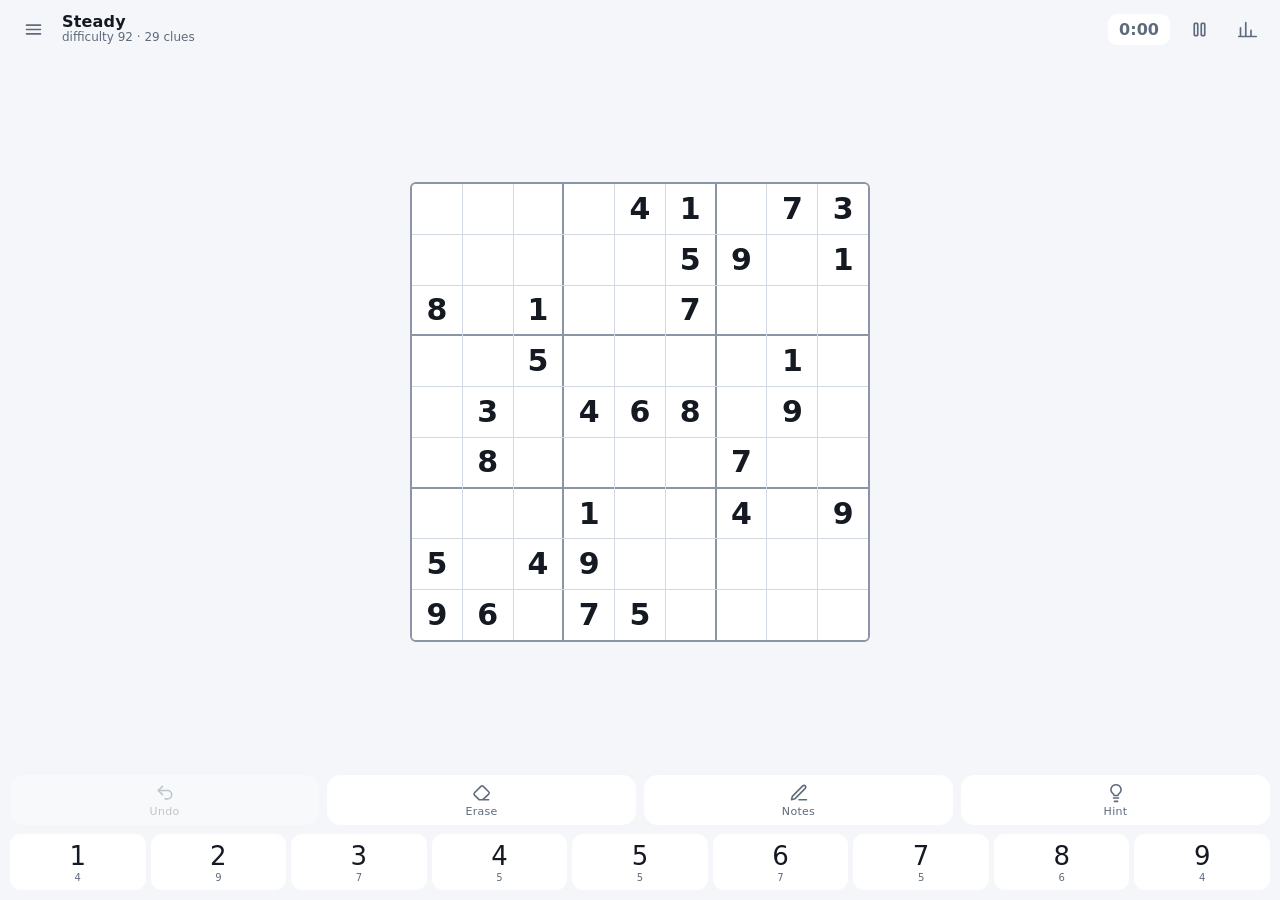
==== commit 8c93241d: "Bump text sizes throughout; size board digits off the board, not the viewport Every UI text size up " ====
--- a/index.html
+++ b/index.html
@@ -82,8 +82,8 @@
   flex: 0 0 auto;
 }
 .topbar .meta { display: flex; flex-direction: column; line-height: 1.15; min-width: 0; }
-.topbar .band { font-size: 15px; font-weight: 620; letter-spacing: .2px; }
-.topbar .sub { font-size: 11px; color: var(--muted); white-space: nowrap; overflow: hidden; text-overflow: ellipsis; }
+.topbar .band { font-size: 16px; font-weight: 620; letter-spacing: .2px; }
+.topbar .sub { font-size: 12px; color: var(--muted); white-space: nowrap; overflow: hidden; text-overflow: ellipsis; }
 .topbar .band { overflow: hidden; text-overflow: ellipsis; white-space: nowrap; }
 .topbar .spacer { flex: 1; }
 .iconbtn {
@@ -93,7 +93,7 @@
 .iconbtn:active { background: var(--tap); }
 .iconbtn svg { width: 21px; height: 21px; fill: none; stroke: currentColor; stroke-width: 1.9; stroke-linecap: round; stroke-linejoin: round; }
 .timer {
-  font-size: 15px; font-weight: 600; color: var(--muted);
+  font-size: 16px; font-weight: 600; color: var(--muted);
   padding: 6px 10px; border-radius: 9px; background: var(--surface);
   min-width: 62px; text-align: center;
 }
@@ -118,7 +118,8 @@
   position: relative;
   background: var(--surface);
   display: grid; place-items: center;
-  font-size: clamp(17px, 5.2vw, 27px);
+  font-size: clamp(19px, 6vw, 30px); /* fallback for browsers without container queries */
+  font-size: clamp(12px, 6.6cqi, 30px); /* 1cqi = 1% of board width, so digits track the cell at any screen shape */
   font-weight: 480;
   color: var(--entered);
   line-height: 1;
@@ -137,7 +138,8 @@
 .notes {
   position: absolute; inset: 4%;
   display: grid; grid-template-columns: repeat(3, 1fr); grid-template-rows: repeat(3, 1fr);
-  font-size: clamp(7px, 2.05vw, 11px); font-weight: 500; color: var(--note);
+  font-size: clamp(8px, 2.4vw, 12px); font-size: clamp(6px, 2.55cqi, 12px);
+  font-weight: 500; color: var(--note);
   pointer-events: none;
 }
 .notes span { display: grid; place-items: center; }
@@ -149,7 +151,7 @@
 .tool {
   height: 50px; border-radius: var(--radius); background: var(--surface);
   display: flex; flex-direction: column; align-items: center; justify-content: center; gap: 2px;
-  color: var(--muted); font-size: 10px; letter-spacing: .3px;
+  color: var(--muted); font-size: 11px; letter-spacing: .3px;
   position: relative;
 }
 .tool svg { width: 20px; height: 20px; fill: none; stroke: currentColor; stroke-width: 1.9; stroke-linecap: round; stroke-linejoin: round; }
@@ -158,7 +160,7 @@
 .tool.on .badge { background: var(--bg); color: var(--accent); }
 .tool[disabled] { opacity: .35; }
 .badge {
-  position: absolute; top: 5px; right: 8px; font-size: 9px; font-weight: 700;
+  position: absolute; top: 5px; right: 8px; font-size: 10px; font-weight: 700;
   background: var(--accent); color: var(--bg); border-radius: 8px; padding: 1px 5px;
 }
 
@@ -166,13 +168,13 @@
 .key {
   height: 56px; border-radius: 11px; background: var(--surface);
   display: flex; flex-direction: column; align-items: center; justify-content: center;
-  font-size: 24px; font-weight: 520; color: var(--text);
+  font-size: 26px; font-weight: 520; color: var(--text);
 }
 .key:active { background: var(--accent); color: var(--bg); }
-.key .left { font-size: 9px; color: var(--muted); margin-top: 1px; height: 10px; }
+.key .left { font-size: 10px; color: var(--muted); margin-top: 1px; height: 11px; }
 .key:active .left { color: var(--bg); }
 .key.done { color: var(--muted); opacity: .38; }
-.keypad.notemode .key { color: var(--note); font-size: 20px; }
+.keypad.notemode .key { color: var(--note); font-size: 22px; }
 
 /* ---------- sheets ---------- */
 .sheet {
@@ -188,12 +190,12 @@
   display: flex; align-items: center; gap: 10px; padding: 12px 14px;
   border-bottom: 1px solid var(--line); flex: 0 0 auto;
 }
-.sheet header h2 { margin: 0; font-size: 17px; font-weight: 640; flex: 1; }
+.sheet header h2 { margin: 0; font-size: 18px; font-weight: 640; flex: 1; }
 .sheet .body { flex: 1; overflow-y: auto; -webkit-overflow-scrolling: touch; padding: 14px 14px 40px; }
 
 .group { background: var(--surface); border-radius: var(--radius); overflow: hidden; margin-bottom: 16px; }
 .group h3 {
-  margin: 0; padding: 12px 14px 6px; font-size: 11px; font-weight: 700;
+  margin: 0; padding: 12px 14px 6px; font-size: 12px; font-weight: 700;
   letter-spacing: .8px; text-transform: uppercase; color: var(--muted);
 }
 .row {
@@ -201,8 +203,8 @@
   border-top: 1px solid var(--line);
 }
 .group h3 + .row { border-top: 0; }
-.row .label { flex: 1; font-size: 14.5px; }
-.row .label small { display: block; color: var(--muted); font-size: 11.5px; margin-top: 2px; line-height: 1.35; }
+.row .label { flex: 1; font-size: 15.5px; }
+.row .label small { display: block; color: var(--muted); font-size: 12.5px; margin-top: 2px; line-height: 1.35; }
 .row.tappable:active { background: var(--surface-2); }
 
 .switch { width: 46px; height: 28px; border-radius: 14px; background: var(--line); position: relative; flex: 0 0 auto; transition: background .15s; }
@@ -211,12 +213,12 @@
 .switch.on::after { transform: translateX(18px); }
 
 .seg { display: flex; background: var(--surface-2); border-radius: 10px; padding: 3px; gap: 3px; }
-.seg button { flex: 1; padding: 7px 10px; border-radius: 8px; font-size: 12.5px; color: var(--muted); white-space: nowrap; }
+.seg button { flex: 1; padding: 7px 10px; border-radius: 8px; font-size: 13.5px; color: var(--muted); white-space: nowrap; }
 .seg button.on { background: var(--accent); color: var(--bg); font-weight: 600; }
 
 .bigbtn {
   display: block; width: 100%; padding: 15px; border-radius: var(--radius);
-  background: var(--accent); color: var(--bg); font-size: 16px; font-weight: 640; text-align: center;
+  background: var(--accent); color: var(--bg); font-size: 17px; font-weight: 640; text-align: center;
   margin-bottom: 10px;
 }
 .bigbtn.ghost { background: var(--surface); color: var(--text); }
@@ -225,11 +227,11 @@
 /* ---------- stats ---------- */
 .cards { display: grid; grid-template-columns: repeat(3, 1fr); gap: 8px; margin-bottom: 16px; }
 .card { background: var(--surface); border-radius: var(--radius); padding: 13px 10px; text-align: center; }
-.card .v { font-size: 23px; font-weight: 660; }
-.card .k { font-size: 10.5px; color: var(--muted); margin-top: 3px; letter-spacing: .3px; }
-
-table.stats { width: 100%; border-collapse: collapse; font-size: 13px; }
-table.stats th { text-align: right; color: var(--muted); font-weight: 600; font-size: 10.5px; text-transform: uppercase; letter-spacing: .6px; padding: 10px 6px 8px; }
+.card .v { font-size: 24px; font-weight: 660; }
+.card .k { font-size: 11.5px; color: var(--muted); margin-top: 3px; letter-spacing: .3px; }
+
+table.stats { width: 100%; border-collapse: collapse; font-size: 14px; }
+table.stats th { text-align: right; color: var(--muted); font-weight: 600; font-size: 11px; text-transform: uppercase; letter-spacing: .6px; padding: 10px 6px 8px; }
 table.stats th:first-child, table.stats td:first-child { text-align: left; padding-left: 14px; }
 table.stats th:last-child, table.stats td:last-child { padding-right: 14px; }
 table.stats td { padding: 9px 6px; text-align: right; border-top: 1px solid var(--line); }
@@ -238,18 +240,18 @@
 
 .chartbox { background: var(--surface); border-radius: var(--radius); padding: 12px 6px 6px; margin-bottom: 16px; }
 .chartbox svg { display: block; width: 100%; height: auto; }
-.chart-note { font-size: 11.5px; color: var(--muted); padding: 4px 10px 6px; line-height: 1.4; }
-
-.log { font-size: 12.5px; }
+.chart-note { font-size: 12.5px; color: var(--muted); padding: 4px 10px 6px; line-height: 1.4; }
+
+.log { font-size: 13.5px; }
 .log .entry { display: flex; gap: 10px; align-items: baseline; padding: 9px 14px; border-top: 1px solid var(--line); }
-.log .entry .when { color: var(--muted); width: 92px; flex: 0 0 auto; font-size: 11.5px; }
+.log .entry .when { color: var(--muted); width: 100px; flex: 0 0 auto; font-size: 12.5px; }
 .log .entry .b { flex: 1; }
 .log .entry .t { font-weight: 620; }
 
 textarea.exportbox {
   width: 100%; height: 160px; background: var(--surface-2); color: var(--text);
   border: 1px solid var(--line); border-radius: 10px; padding: 10px;
-  font-family: ui-monospace, Menlo, monospace; font-size: 11px;
+  font-family: ui-monospace, Menlo, monospace; font-size: 12px;
   -webkit-user-select: text; user-select: text;
 }
 
@@ -258,7 +260,7 @@
   position: fixed; left: 50%; bottom: calc(96px + env(safe-area-inset-bottom));
   transform: translate(-50%, 12px); z-index: 90;
   background: var(--surface-2); color: var(--text);
-  padding: 11px 16px; border-radius: 12px; font-size: 13.5px;
+  padding: 11px 16px; border-radius: 12px; font-size: 14.5px;
   box-shadow: 0 8px 30px rgba(0,0,0,.45);
   opacity: 0; pointer-events: none; transition: opacity .18s, transform .18s;
   max-width: 84vw; text-align: center; line-height: 1.35;
@@ -275,21 +277,21 @@
   background: var(--surface); border-radius: 20px; padding: 22px 20px 16px;
   width: 100%; max-width: 380px; max-height: 88dvh; overflow-y: auto;
 }
-.modal h2 { margin: 0 0 4px; font-size: 21px; font-weight: 680; text-align: center; }
-.modal .lead { text-align: center; color: var(--muted); font-size: 13px; margin-bottom: 16px; }
+.modal h2 { margin: 0 0 4px; font-size: 22px; font-weight: 680; text-align: center; }
+.modal .lead { text-align: center; color: var(--muted); font-size: 14px; margin-bottom: 16px; }
 .resultgrid { display: grid; grid-template-columns: repeat(2, 1fr); gap: 8px; margin-bottom: 18px; }
 .resultgrid div { background: var(--surface-2); border-radius: 11px; padding: 11px; text-align: center; }
-.resultgrid .v { font-size: 19px; font-weight: 640; }
-.resultgrid .k { font-size: 10.5px; color: var(--muted); margin-top: 2px; }
+.resultgrid .v { font-size: 20px; font-weight: 640; }
+.resultgrid .k { font-size: 11px; color: var(--muted); margin-top: 2px; }
 .rating { display: flex; gap: 7px; margin-bottom: 6px; }
-.rating button { flex: 1; padding: 13px 0; border-radius: 11px; background: var(--surface-2); font-size: 17px; }
+.rating button { flex: 1; padding: 13px 0; border-radius: 11px; background: var(--surface-2); font-size: 18px; }
 .rating button.on { background: var(--accent); color: var(--bg); font-weight: 700; }
-.rating-labels { display: flex; justify-content: space-between; font-size: 10.5px; color: var(--muted); margin-bottom: 16px; padding: 0 2px; }
+.rating-labels { display: flex; justify-content: space-between; font-size: 11px; color: var(--muted); margin-bottom: 16px; padding: 0 2px; }
 
 .paused-overlay {
   position: absolute; inset: 0; background: var(--bg);
   display: grid; place-items: center; border-radius: 6px; z-index: 5;
-  font-size: 15px; color: var(--muted);
+  font-size: 16px; color: var(--muted);
 }
 .hide { display: none !important; }
 .spinner {
@@ -320,7 +322,7 @@
   </div>
 
   <div class="boardwrap">
-    <div style="position:relative;width:min(100%,calc(100dvh - 300px),460px);aspect-ratio:1">
+    <div style="position:relative;width:min(100%,calc(100dvh - 300px),460px);aspect-ratio:1;container-type:inline-size">
       <div class="board" id="board"></div>
       <div class="paused-overlay hide" id="pausedOverlay">Paused — tap to resume</div>
     </div>
@@ -353,7 +355,7 @@
           <button data-v="tough">Tough</button>
           <button data-v="fiendish">Fiendish</button>
         </div>
-        <div style="font-size:11.5px;color:var(--muted);line-height:1.45">
+        <div style="font-size:12.5px;color:var(--muted);line-height:1.45">
           Gentle needs only singles. Steady adds locked candidates and pairs. Tough needs triples,
           X-wings and XY-wings. Fiendish needs XYZ-wings, swordfish or colouring.
           Every puzzle is graded by the techniques required to solve it and only released if its
@@ -395,7 +397,7 @@
 
     <div class="group">
       <h3>About</h3>
-      <div class="row"><div class="label" style="font-size:12.5px;line-height:1.5;color:var(--muted)">
+      <div class="row"><div class="label" style="font-size:13.5px;line-height:1.5;color:var(--muted)">
         This app makes no network requests of any kind. There is no analytics, no crash reporting,
         no remote config, no fonts or scripts loaded from anywhere. Puzzles are generated on your
         device; your history is stored in this browser's local storage and nowhere else.
@@ -447,7 +449,7 @@
           <button id="btnImport">Import</button>
         </div>
         <textarea class="exportbox hide" id="exportBox" spellcheck="false" placeholder="Exported data appears here. Paste a JSON export in and tap Import to merge it."></textarea>
-        <div style="font-size:11.5px;color:var(--muted);line-height:1.45">
+        <div style="font-size:12.5px;color:var(--muted);line-height:1.45">
           CSV columns include the difficulty score and pace (seconds per point), so a spreadsheet
           can compare sessions across bands. Import merges by timestamp and never duplicates.
         </div>
@@ -484,7 +486,7 @@
 <div class="modal" id="modalBusy">
   <div class="panel" style="text-align:center;max-width:260px">
     <div class="spinner"></div>
-    <div style="font-size:13.5px;color:var(--muted)">Building a puzzle in that band…</div>
+    <div style="font-size:14.5px;color:var(--muted)">Building a puzzle in that band…</div>
   </div>
 </div>
 
@@ -1704,15 +1706,15 @@
     for (let k = 0; k <= 3; k++) {
       const v = lo + (hi - lo) * k / 3, yy = y(v);
       svg += '<line x1="' + PL + '" x2="' + (W - PR) + '" y1="' + yy.toFixed(1) + '" y2="' + yy.toFixed(1) + '" stroke="var(--line)" stroke-width="1"/>';
-      svg += '<text x="' + (PL - 6) + '" y="' + (yy + 3.5).toFixed(1) + '" text-anchor="end" font-size="9" fill="var(--muted)">' + fmtY(v) + '</text>';
+      svg += '<text x="' + (PL - 6) + '" y="' + (yy + 3.5).toFixed(1) + '" text-anchor="end" font-size="10" fill="var(--muted)">' + fmtY(v) + '</text>';
     }
     svg += '<polyline fill="none" stroke="#f2a65a" stroke-width="1.8" stroke-linejoin="round" points="' +
       roll.map((v, i) => x(i).toFixed(1) + ',' + y(v).toFixed(1)).join(' ') + '"/>';
     vals.forEach((v, i) => { svg += '<circle cx="' + x(i).toFixed(1) + '" cy="' + y(v).toFixed(1) + '" r="2.6" fill="var(--accent)"/>'; });
     const d0 = new Date(data[0].ts), d1 = new Date(data[data.length - 1].ts);
     const dl = d => d.toLocaleDateString(undefined, { month: 'short', day: 'numeric' });
-    svg += '<text x="' + PL + '" y="' + (H - 5) + '" font-size="9" fill="var(--muted)">' + dl(d0) + '</text>';
-    svg += '<text x="' + (W - PR) + '" y="' + (H - 5) + '" font-size="9" fill="var(--muted)" text-anchor="end">' + dl(d1) + '</text>';
+    svg += '<text x="' + PL + '" y="' + (H - 5) + '" font-size="10" fill="var(--muted)">' + dl(d0) + '</text>';
+    svg += '<text x="' + (W - PR) + '" y="' + (H - 5) + '" font-size="10" fill="var(--muted)" text-anchor="end">' + dl(d1) + '</text>';
     svg += '</svg>';
     box.innerHTML = svg;
 
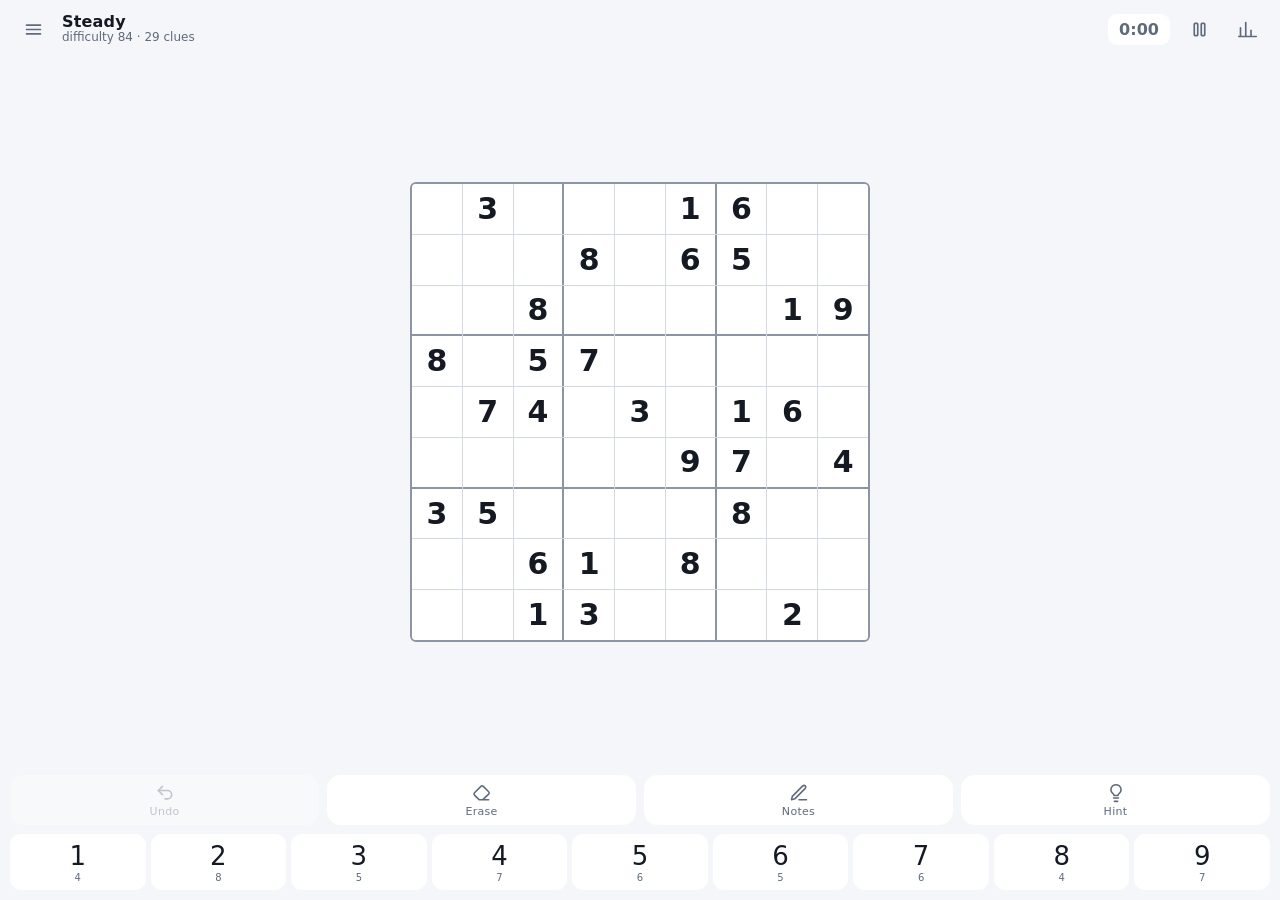
==== commit 907a3a5b: "Show the build stamp in Menu - About build.js already stamps each build for the service worker cache" ====
--- a/index.html
+++ b/index.html
@@ -403,6 +403,7 @@
         device; your history is stored in this browser's local storage and nowhere else.
         Delete the app or clear site data and it is gone. Export your log any time from Stats.
       </div></div>
+      <div class="row"><div class="label" style="font-size:12.5px;color:var(--muted)">Build 2026-08-08 17:40 · msl0ntun</div></div>
     </div>
   </div>
 </div>
